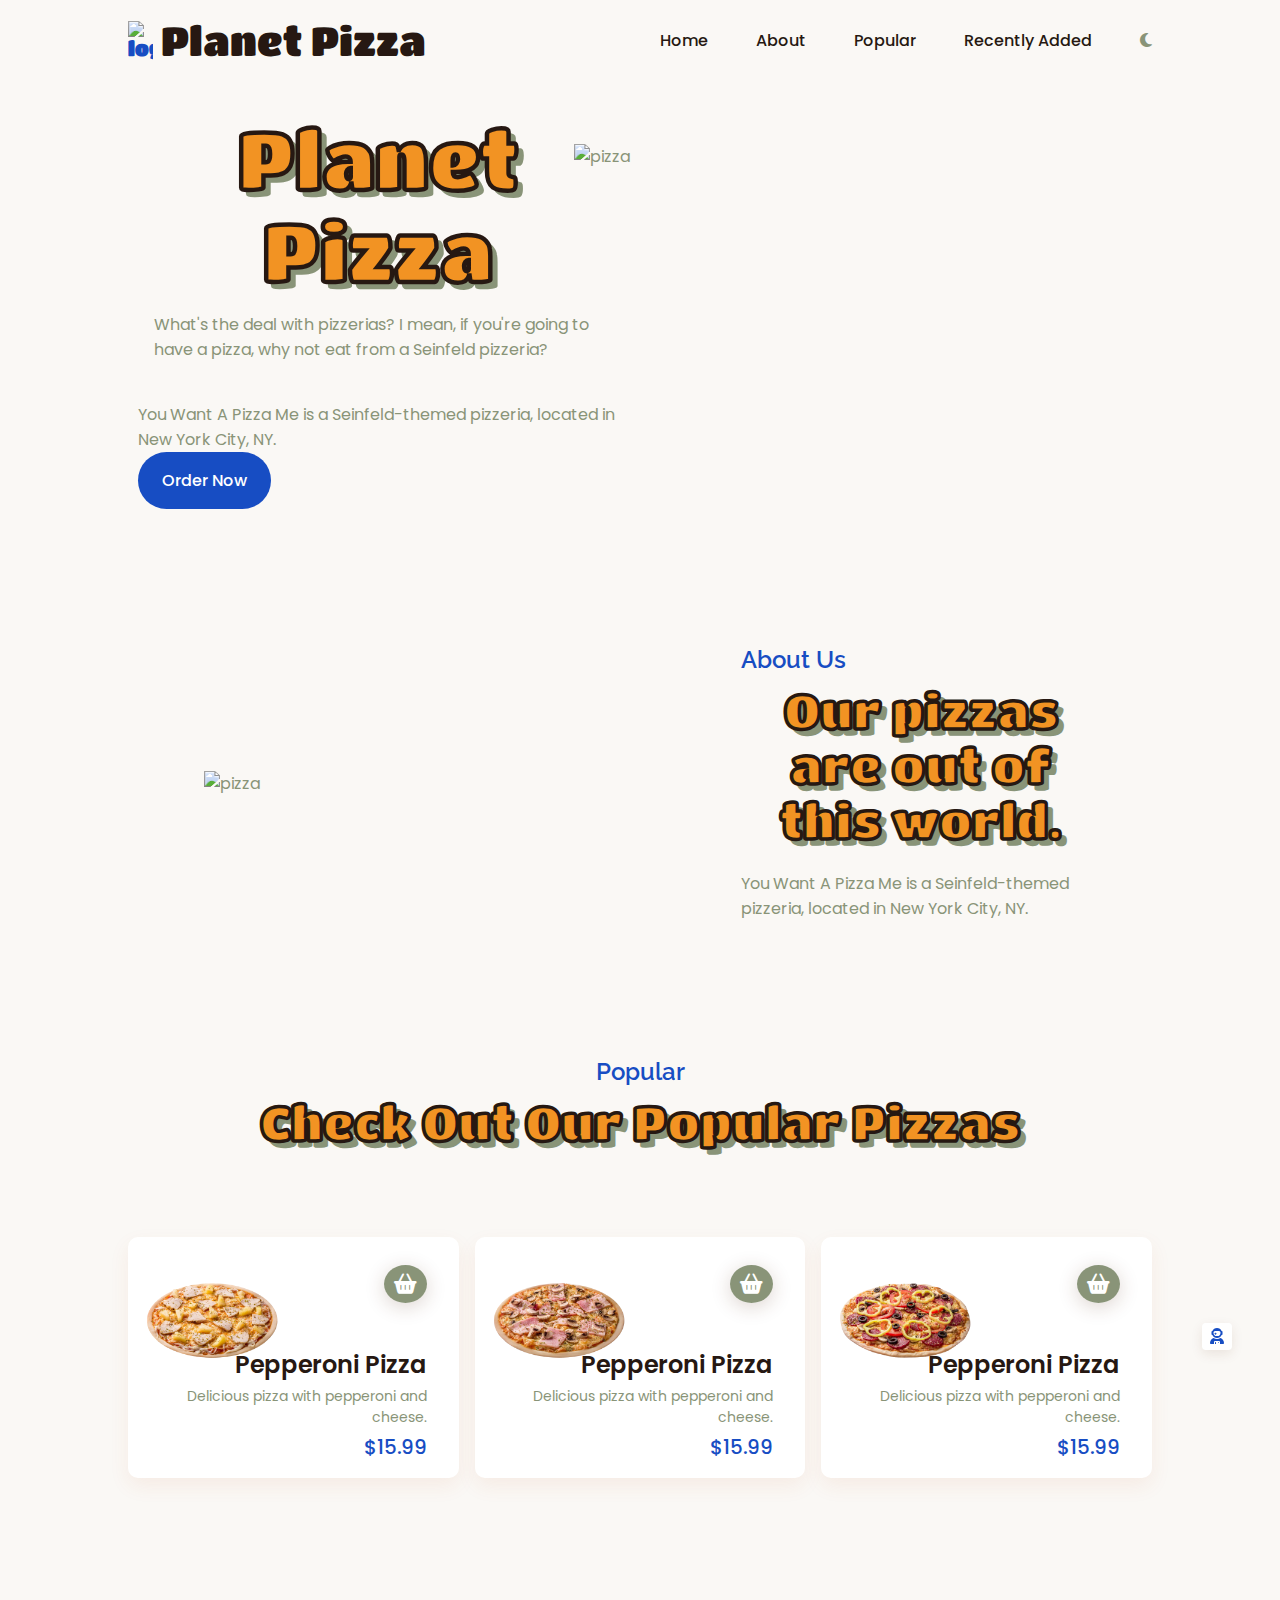
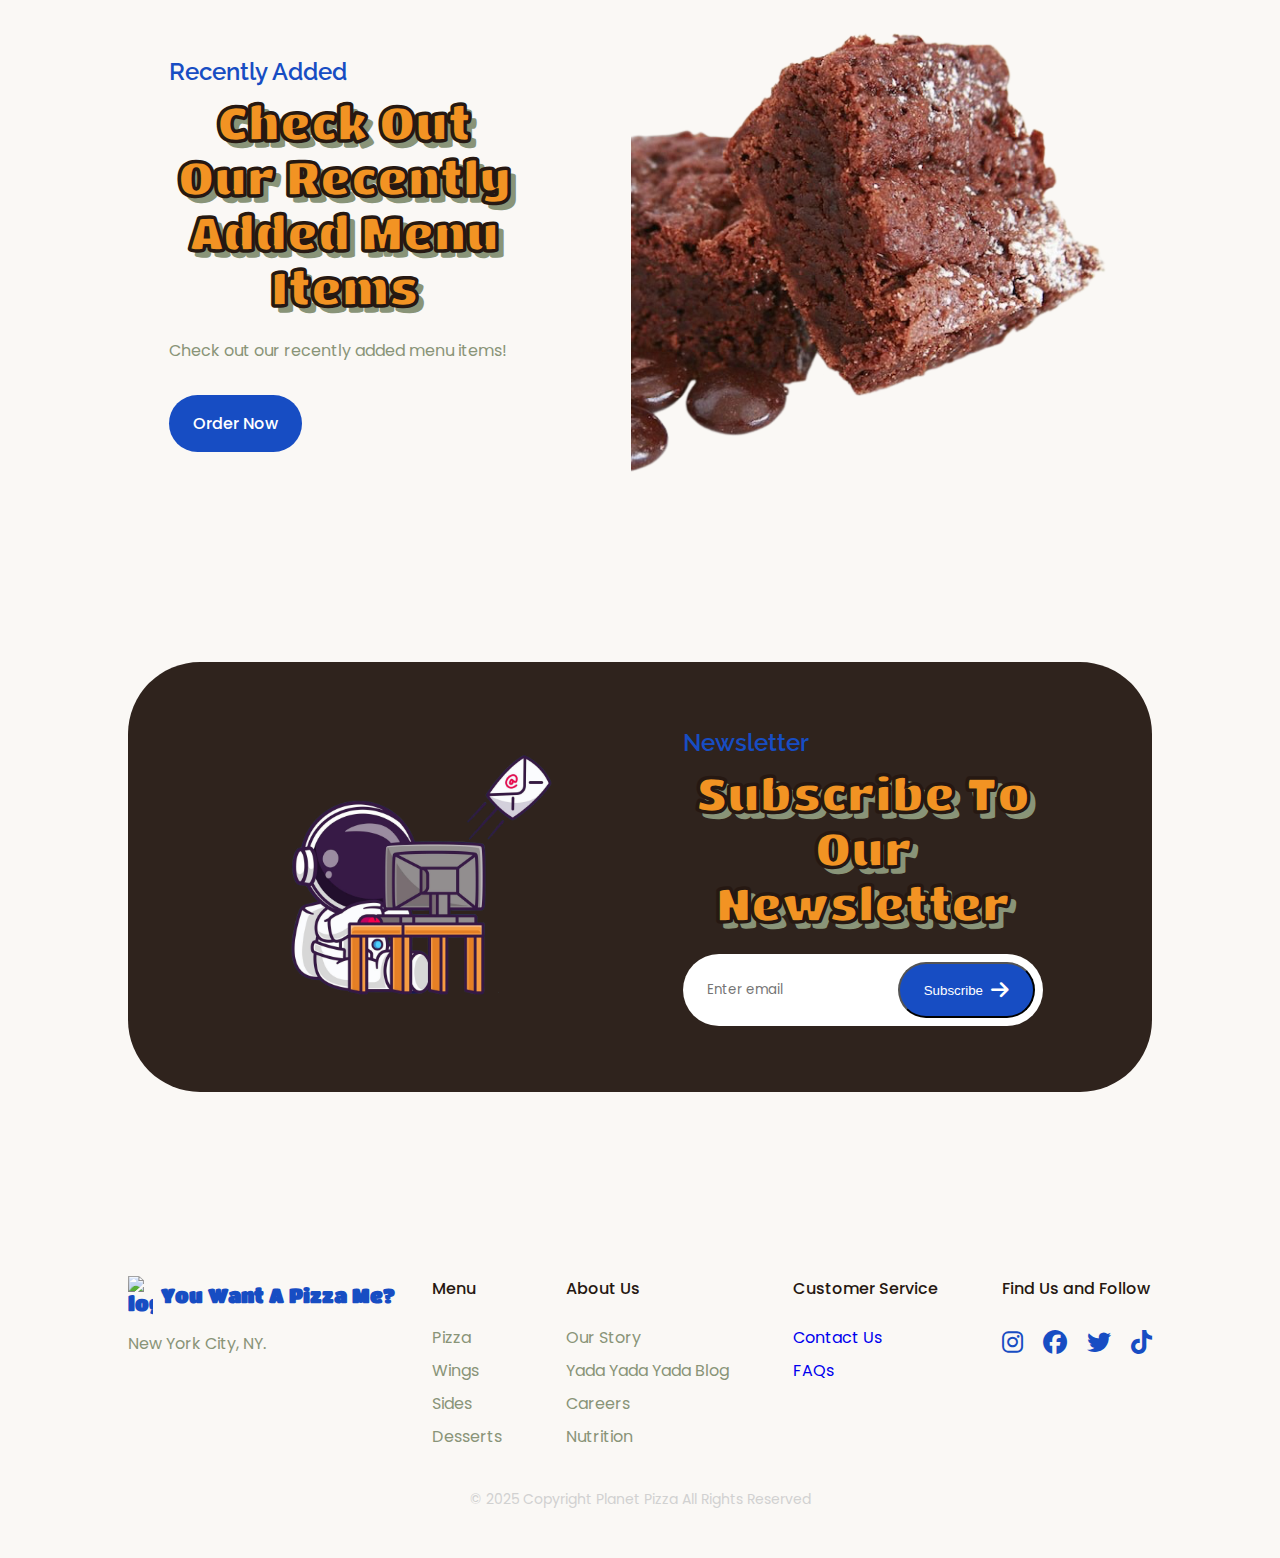
==== index.html @ f31fec62 "Modified menu alien image and placement in menu." ====
<!DOCTYPE html>
<html lang="en">
<head>
    <meta charset="UTF-8">
    <meta content="width=device-width, initial-scale=1.0" name="viewport">
    <link href="assets/images/favicon/favicon.ico" rel="shortcut icon" type="image/x-icon">
    <link crossorigin="anonymous" href="https://cdnjs.cloudflare.com/ajax/libs/font-awesome/6.7.2/css/all.min.css"
          integrity="sha512-Evv84Mr4kqVGRNSgIGL/F/aIDqQb7xQ2vcrdIwxfjThSH8CSR7PBEakCr51Ck+w+/U6swU2Im1vVX0SVk9ABhg=="
          referrerpolicy="no-referrer" rel="stylesheet">
    <link href="/styles.css" rel="stylesheet">
    <title>Planet Pizza</title>
</head>
<body>
<header class="header" id="header">
    <nav class="nav container">
        <a class="nav__logo" href="#">
            <img alt="logo" src="assets/images/pizza-logo.png">
            <h1 class="nav__title">Planet Pizza</h1>
        </a>
        <div class="nav__menu" id="nav-menu">
            <ul class="nav__list">
                <li class="nav__item">
                    <a class="nav__link" href="#home">Home</a>
                </li>
                <li class="nav__item">
                    <a class="nav__link" href="#about">About</a>
                </li>
                <li class="nav__item">
                    <a class="nav__link" href="#popular">Popular</a>
                </li>
                <li class="nav__item">
                    <a class="nav__link" href="#recently-added">Recently Added</a>
                </li>
            </ul>
            <div class="nav__close" id="nav-close">
                <i class="fas fa-times"></i>
            </div>
            <img alt="pizza" class="nav__img-1" src="assets/images/menu-alien.png">
        </div>
        <div class="nav__buttons">
            <i class="fas fa-moon" id="theme-button"></i>
            <div class="nav__toggle" id="nav-toggle">
                <i class="fas fa-bars"></i>
            </div>
        </div>
    </nav>
</header>
<main class="main">
    <section class="home section" id="home">
        <div class="home__container container grid">
            <img alt="pizza" class="home__img" src="assets/images/pizza-home.png">
            <div class="home__data">
                <h1 class="home__title">Planet Pizza</h1>
                <p class="home__description">
                    What's the deal with pizzerias? I mean, if you're going to have a pizza, why not eat from a Seinfeld
                    pizzeria?
                </p>
                <p>You Want A Pizza Me is a Seinfeld-themed pizzeria, located in New York City, NY.</p>
                <a class="button" href="#">Order Now</a>
            </div>
        </div>
    </section>
    <section class="about section" id="about">
        <div class="about__container container grid">
            <div class="about__data">
                <span class="section__subtitle">About Us</span>
                <h2 class="section__title">Our pizzas are out of this world.</h2>
                <p class="about__description">
                    You Want A Pizza Me is a Seinfeld-themed pizzeria, located in New York City, NY.
                </p>
            </div>
            <img alt="pizza" class="about__img" src="assets/images/pizza-logo.png">
        </div>
    </section>
    <section class="popular section" id="popular">
        <span class="section__subtitle">Popular</span>
        <h2 class="section__title">Check Out Our Popular Pizzas</h2>
        <div class="popular__container container grid">
            <div class="popular__card">
                <img alt="popular image" class="popular__img" src="assets/images/popular-pizza-1.png">
                <div class="popular__content">
                    <a class="popular__button" href="">
                        <i class="fas fa-shopping-basket"></i>
                    </a>
                    <h3 class="popular__name">Pepperoni Pizza</h3>
                    <p class="popular__description">Delicious pizza with pepperoni and cheese.</p>
                    <p class="popular__price">$15.99</p>
                </div>
            </div>
            <div class="popular__card">
                <img alt="popular image" class="popular__img" src="assets/images/popular-pizza-2.png">
                <div class="popular__content">
                    <a class="popular__button" href="">
                        <i class="fas fa-shopping-basket"></i>
                    </a>
                    <h3 class="popular__name">Pepperoni Pizza</h3>
                    <p class="popular__description">Delicious pizza with pepperoni and cheese.</p>
                    <p class="popular__price">$15.99</p>
                </div>
            </div>
            <div class="popular__card">
                <img alt="popular image" class="popular__img" src="assets/images/popular-pizza-3.png">
                <div class="popular__content">
                    <a class="popular__button" href="">
                        <i class="fas fa-shopping-basket"></i>
                    </a>
                    <h3 class="popular__name">Pepperoni Pizza</h3>
                    <p class="popular__description">Delicious pizza with pepperoni and cheese.</p>
                    <p class="popular__price">$15.99</p>
                </div>
            </div>
        </div>
    </section>
    <section class="recently added section" id="recently-added">
        <div class="recently-added__container container grid">
            <div class="recently-added__data">
                <span class="section__subtitle">Recently Added</span>
                <h2 class="section__title">Check Out Our Recently Added Menu Items</h2>
                <p class="recently-added__description">
                    Check out our recently added menu items!
                </p>
                <a class="button" href="#">Order Now</a>
            </div>
            <img alt="pizza" class="recently-added__img" src="assets/images/junior-mint-brownies.png">
        </div>
    </section>
    <section class="newsletter section" id="newsletter">
        <div class="newsletter__container container grid">
            <img alt="newsletter image" class="newsletter__img" src="assets/images/newsletter-img.png">
            <div class="newsletter__data">
                <span class="section__subtitle">Newsletter</span>
                <h2 class="section__title">Subscribe To Our Newsletter</h2>
                <form action="" class="newsletter__form">
                    <input class="newsletter__input" placeholder="Enter email" type="email">
                    <button class="button">Subscribe <i class="fas fa-arrow-right"></i></button>
                </form>
            </div>
        </div>
    </section>
</main>
<footer class="footer">
    <div class="footer__container container grid">
        <div>
            <a class="footer__logo" href="#"><img alt="logo" src="assets/images/pizza-logo.png"> You Want A Pizza
                Me?</a>
            <p class="footer__description">
                New York City, NY.
            </p>
        </div>

        <div class="footer__content">
            <div>
                <h3 class="footer__title">Menu</h3>
                <ul class="footer__links">
                    <li>
                        <a class="footer__link" href="#">Pizza</a>
                    </li>
                    <li>
                        <a class="footer__link" href="#">Wings</a>
                    </li>
                    <li>
                        <a class="footer__link" href="#">Sides</a>
                    </li>
                    <li>
                        <a class="footer__link" href="#">Desserts</a>
                    </li>
                </ul>
            </div>
            <div>
                <h3 class="footer__title">About Us</h3>
                <ul class="footer__links">
                    <li>
                        <a class="footer__link" href="#">Our Story</a>
                    </li>
                    <li>
                        <a class="footer__link" href="#">Yada Yada Yada Blog</a>
                    </li>
                    <li>
                        <a class="footer__link" href="#">Careers</a>
                    </li>
                    <li>
                        <a class="footer__link" href="#">Nutrition</a>
                    </li>
                </ul>
            </div>
            <div>
                <h3 class="footer__title">Customer Service</h3>
                <ul class="footer__links">
                    <li>
                        <a class="footer__information" href="#">Contact Us</a>
                    </li>
                    <li>
                        <a class="footer__information" href="#">FAQs</a>
                    </li>
                </ul>
            </div>
            <div>
                <h3 class="footer__title">Find Us and Follow</h3>
                <ul class="footer__links footer__social">
                    <li><a class="footer__social-link" href="#" target="_blank"><i class="fab fa-instagram"></i></a>
                    </li>
                    <li><a class="footer__social-link" href="#" target="_blank"><i class="fab fa-facebook"></i></a>
                    </li>
                    <li><a class="footer__social-link" href="#" target="_blank"><i class="fab fa-twitter"></i></a>
                    </li>
                    <li><a class="footer__social-link" href="#" target="_blank"><i class="fab fa-tiktok"></i></a>
                    </li>
                </ul>
            </div>
        </div>
    </div>
    <div class="footer__copy container">
        &copy; 2025 Copyright Planet Pizza All Rights Reserved
    </div>
</footer>
<a class="scrollup" id="scroll-up"><i class="fa-solid fa-user-astronaut"></i></a>
<script src="main.js"></script>
</body>
</html>
---- styles.css ----
@import url("https://fonts.googleapis.com/css2?family=Raleway:ital,wght@0,100..900;1,100..900&display=swap&family=Poppins:wght@400;500;600;700&family=Titan+One&display=swap");

@font-face {
    font-family: "Fenice Std Regular";
    src: url("assets/fonts/FeniceStd-Regular.otf");
}

@font-face {
    font-family: "Fenice Std Bold";
    src: url("assets/fonts/FeniceStd-Bold.otf");
}

@font-face {
    font-family: "Fenice Std Oblique";
    src: url("assets/fonts/FeniceStd-Oblique.otf");
}

:root {
    --header-height: 3.5rem;

    /* HSL color mode */
    --denim: #174DC3;
    --carrot-orange: #F29323;
    --night-rider: #261812;
    --battleship-gray: #899478;

    --primary-color: var(--denim); /* Deep base color for backgrounds */
    --primary-color-alt: var(--battleship-gray); /* Muted alternative */
    --title-color: var(--night-rider); /* Strong contrast for titles */
    --text-color: var(--battleship-gray); /* Readable, neutral text */
    --text-color-light: #D1D1D1; /* Lighter gray for subtle text */
    --body-color: #FAF8F5; /* Soft off-white for warmth */
    --container-color: #FFFFFF; /* Clean, standard container background */
    --accent-color: var(--carrot-orange); /* Bold, vibrant contrast for highlights */

    --body-font: "Poppins", sans-serif;
    --title-font: "Titan One", cursive;
    --subtitle-font: "Raleway", sans-serif;

    --font-2xl: 2.5rem;
    --font-xl: 2rem;
    --font-lg: 1.25rem;
    --font-md: 1rem;
    --font-sm: 0.938rem;
    --font-xs: 0.813rem;

    --font-medium: 500;
    --font-semi-bold: 600;
}

@media screen and (min-width: 1024px) {
    :root {
        --font-2xl: 5rem;
        --font-xl: 3rem;
        --font-lg: 1.5rem;
        --font-md: 1.25rem;
        --font-sm: 1rem;
        --font-xs: .875rem;
    }
}

* {
    box-sizing: border-box;
    margin: 0;
    padding: 0;
}

html {
    scroll-behavior: smooth;
}

body {
    font-family: var(--body-font), serif;
    font-size: var(--font-sm);
    background-color: var(--body-color);
    color: var(--text-color);
    transition: background 0.4s;
}

h1, h2, h3 {
    color: var(--title-color);
    font-weight: var(--font-medium);
}

ul {
    list-style-type: none;
}

a {
    text-decoration: none;
}

img {
    max-width: 100%;
    height: auto;
}

.nav__buttons {
    display: flex;
    align-items: center;
    column-gap: 1rem;
}

.change-theme {
    font-size: 1.25rem;
    color: var(--title-color);
    cursor: pointer;
    transition: color 0.3s;
    transform: rotate(245deg);
}

.container {
    max-width: 1024px;
    margin-inline: 1.5rem;
}

@media screen and (max-width: 340px) {
    .container {
        margin-inline: 1rem;
    }
}

@media screen and (min-width: 1064px) {
    .container {
        margin-inline: auto;
    }
}

.grid {
    display: grid;
    gap: 1.5rem;
}

.section {
    padding-block: 5rem 1rem;
}

@media screen and (max-width: 340px) {
    .section {
        padding-block: 4rem 1rem;
    }
}

@media screen and (min-width: 1024px) {
    .section {
        padding-block: 7rem 1.5rem;
    }
}

.section__title, .home__title {
    font-family: var(--title-font), serif;
    font-size: var(--font-xl);
    font-weight: bold;
    margin-bottom: 1.5rem;
    color: var(--carrot-orange);
    -webkit-text-stroke: 2px var(--night-rider);
    text-shadow: 6px 6px 0 var(--battleship-gray);
    text-align: center;
}

@media screen and (max-width: 340px) {
    .home__title, .section__title {
        font-size: 2rem;
    }
}

.section__subtitle {
    display: block;
    font-family: var(--subtitle-font), serif;
    font-size: var(--font-lg);
    font-weight: var(--font-semi-bold);
    color: var(--primary-color);
    margin-bottom: 0.5rem;
}

@media screen and (max-width: 1024px) {
    .section__subtitle {
        margin-bottom: 0.75rem;
    }
}

.section___title,
.section__subtitle {
    text-align: center;
}

@media screen and (min-width: 1024px) {
    .section___title,
    .section__subtitle {
        text-align: initial;
    }
}

.main {
    overflow: hidden;
}

.header {
    position: fixed;
    top: 0;
    left: 0;
    width: 100%;
    background-color: var(--body-color);
    z-index: 100;
    transition: box-shadow 0.3s, background-color 0.4s;
}

.nav {
    position: relative;
    height: var(--header-height);
    display: flex;
    justify-content: space-between;
    align-items: center;
}

@media screen and (min-width: 768px) {
    .nav {
        column-gap: 3rem;
    }
}

@media screen and (min-width: 1024px) {
    .nav {
        height: calc(var(--header-height) + 1.5rem);
    }
}

.nav__toggle, .nav__close {
    display: flex;
    color: var(--title-color);
}

@media screen and (min-width: 768px) {
    .nav__toggle, .nav__close {
        display: none;
    }
}

.nav__logo, .footer__logo {
    color: var(--primary-color);
    font-family: var(--title-font), serif;
    font-size: var(--font-md);
    font-weight: var(--font-semi-bold);
    display: flex;
    align-items: center;
    column-gap: 0.5rem;
    transition: color 0.3s;
}

.nav__logo img, .footer__logo img {
    width: 25px;
}

.nav__toggle {
    font-size: 1.25rem;
    cursor: pointer;
}

@media screen and (max-width: 768px) {
    .nav__menu {
        position: fixed;
        top: -100%;
        left: 0;
        background-color: var(--body-color);
        width: 100%;
        box-shadow: 0 8px 20px hsla(26, 50%, 15%, 0.2);
        padding-block: 3.5rem;
        transition: top .4s;
    }
}

@media screen and (min-width: 768px) {
    .nav__menu {
        margin-left: auto;
    }
}

.nav__list {
    display: flex;
    flex-direction: column;
    text-align: center;
    row-gap: 2rem;
}

@media screen and (min-width: 768px) {
    .nav__list {
        flex-direction: row;
        column-gap: 3rem;
    }
}

.nav__link {
    color: var(--title-color);
    font-weight: var(--font-medium);
    transition: color 0.4s;
}

.nav__link:hover {
    color: var(--primary-color);
}

.nav__close {
    position: absolute;
    top: 1rem;
    right: 1.5rem;
    font-size: 1.5rem;
    cursor: pointer;
}

.nav__img-1 {
    position: absolute;
    width: 100px;
    top: 0;
}

@media screen and (min-width: 768px) {
    .nav__img-1 {
        display: none;
    }
}

.show-menu {
    top: 0;
}

.bg-header {
    box-shadow: 0 2px 8px hsla(26, 50%, 15%, 0.2);
}

.active-link {
    color: var(--primary-color);
}

.home {
    position: relative;
}

.home__container {
    row-gap: 3rem;
    justify-self: center;
}

@media screen and (min-width: 576px) {
    .home__container, .about__container, .recently-added__container, .newsletter__container {
        grid-template-columns: 0.7fr;
        justify-content: center;
    }
}

@media screen and (min-width: 1024px) {
    .home__container {
        position: relative;
        grid-template-columns: 480px 500px;
    }
}

.home__img {
    width: 300px;
    justify-self: center;
}

@media screen and (min-width: 1024px) {
    .home__img {
        width: 600px;
        position: absolute;
        top: 2rem;
        right: -2rem;
    }
}

.home__data {
    text-align: center;
}

@media screen and (min-width: 1024px) {
    .home__data {
        text-align: initial;
        order: -1;
    }
}

.home__title {
    font-size: var(--font-2xl);
    margin-bottom: 1rem;
}

.home__description {
    padding: 0 1rem;
    margin-bottom: 2.5rem;
}

.button {
    display: inline-flex;
    align-items: center;
    column-gap: 0.5rem;
    background-color: var(--primary-color);
    padding: 1rem 1.5rem;
    border-radius: 4rem;
    color: #FFFFFF;
    font-weight: var(--font-medium);
    transition: background-color 0.3s;
}

.button i {
    font-size: 1.25rem;
    transition: transform 0.3s;
}

.button:hover {
    background-color: var(--primary-color-alt);
}

.button:hover i {
    transform: translateX(0.25rem);
}

.about {
    position: relative;
}

.about__container {
    row-gap: 3rem;
}

@media screen and (min-width: 1024px) {
    .about__container {
        grid-template-columns: 450px 360px;
        align-items: center;
        column-gap: 7rem;
    }
}

.about__data {
    text-align: center;
}

@media screen and (min-width: 1024px) {
    .about__data {
        order: 1;
        text-align: initial;
    }
}

.about__img {
    width: 250px;
    justify-self: center;
}

@media screen and (min-width: 1024px) {
    .about__img {
        width: 400px;
    }

}

@media screen and (min-width: 1024px) {
    .popular .section__title,
    .popular .section__subtitle {
        text-align: center;
    }
}

.popular__container {
    padding-top: 4rem;
}

@media screen and (min-width: 768px) {
    .popular__container {
        grid-template-columns: repeat(2, 1fr);
        row-gap: 1.5rem;
        column-gap: 2rem;
    }
}


@media screen and (min-width: 1024px) {
    .popular__container {
        grid-template-columns: repeat(3, 1fr);
        column-gap: 1rem;
    }
}

.popular__card {
    position: relative;
    background-color: var(--container-color);
    padding: 2rem 2rem 1rem;
    box-shadow: 0 8px 20px hsla(19, 64%, 48%, 0.08);
    border-radius: 10px;
    cursor: pointer;
    transition: background-color 0.4s;
}

.popular__content {
    text-align: right;
}

.popular__img {
    width: 150px;
    align-self: flex-start;
    position: absolute;
    top: 0.5rem;
    left: 0.5rem;
    transition: transform 0.4s;
}

.popular__name {
    font-size: var(--font-lg);
    font-weight: var(--font-semi-bold);
    margin-block: 3rem 0.25rem;
}

.popular__description {
    font-size: var(--font-xs);
    margin-block: 0 0.25rem;
}

.popular__price {
    font-size: var(--font-md);
    font-weight: var(--font-medium);
    color: var(--primary-color);
}

.popular__button {
    background-color: var(--primary-color);
    padding: 5px 10px;
    border-radius: 50%;
    color: #FFFFFF;
    font-size: 1.25rem;
    box-shadow: 0 4px 20px hsla(19, 64%, 20%, 0.2);
    transition: background 0.3s;
}

.popular__card:hover, .popular__button {
    background-color: var(--primary-color-alt);
}

.popular__card:hover, .popular__img {
    transform: translateY(-0.75rem);
}

.recently-added__container {
    row-gap: 4rem;
}

@media screen and (min-width: 1024px) {
    .recently-added__container {
        grid-template-columns: 350px 480px;
        align-items: center;
        column-gap: 7rem;
        padding-bottom: 2rem;
    }
}

.recently-added__data {
    text-align: center;
}

@media screen and (min-width: 1024px) {
    .recently-added__data {
        text-align: initial;
    }
}

.recently-added__description {
    margin-bottom: 2rem;
}

.newsletter__container {
    position: relative;
    background-color: hsl(19, 24%, 15%);
    border-radius: 2.5rem;
    padding: 5rem 1rem 3rem;
    text-align: center;
    overflow: hidden;
    margin-bottom: 2rem;
}

@media screen and (min-width: 1024px) {
    .newsletter__container {
        grid-template-columns: 350px 360px;
        align-items: center;
        column-gap: 6rem;
        padding: 2.5rem 0;
        border-radius: 4.5rem;
    }
}

.newsletter__img {
    width: 150px;
    position: absolute;
    top: -2rem;
    left: -4rem;
}

@media screen and (min-width: 768px) {
    .newsletter__img {
        width: 250px;
        position: absolute;
        top: -4rem;
        left: -6rem;
    }
}

@media screen and (min-width: 1024px) {
    .newsletter__img {
        position: initial;
        width: 350px;
    }
}

.newsletter__data .section___title {
    margin-bottom: 2rem;
}

@media screen and (min-width: 1024px) {
    .newsletter__data .section___title {
        margin-bottom: 2.5rem;
    }
}

.newsletter__form {
    background-color: #FFFFFF;
    padding: 5px 5px 5px 16px;
    border-radius: 4rem;
    display: flex;
    column-gap: 0.5rem;
}

@media screen and (max-width: 340px) {
    .newsletter__form {
        flex-direction: column;
        background: none;
        row-gap: 1rem;
    }
}

@media screen and (min-width: 1024px) {
    .newsletter__form {
        padding: 8px 8px 8px 24px;
    }
}

.newsletter__input, .newsletter__button {
    font-family: var(--body-font), serif;
    border: none;
    outline: none;
}

@media screen and (min-width: 1024px) {
    .newsletter__button {
        font-size: var(--font-sm);
    }
}

.newsletter__input {
    width: 90%;
    color: var(--text-color);
}

@media screen and (max-width: 340px) {
    .newsletter__input {
        width: initial;
        padding: 1rem;
        border-radius: 4rem;
    }
}

.newsletter__button {
    cursor: pointer;
}

@media screen and (max-width: 340px) {
    .newsletter__button {
        justify-content: center;
    }
}

.footer {
    padding-block: 3rem 2rem;
}

@media screen and (min-width: 1024px) {
    .footer {
        padding-block: 8rem 3rem;
    }
}

.footer__container {
    row-gap: 3rem;
}

@media screen and (min-width: 1024px) {
    .footer__container {
        position: relative;
        grid-template-columns: repeat(2, max-content);
        justify-content: space-between;
    }
}

.footer__logo {
    margin-bottom: 1rem;
}

.footer__description, .footer__link, .footer__information {
    font-size: var(--font-xs);
}

.footer__content, .footer__links {
    display: grid;
}

.footer__content {
    grid-template-columns: repeat(2, max-content);
    gap: 2.5rem;
    margin-bottom: 2.5rem;
}

@media screen and (max-width: 340px) {
    .footer__content {
        gap: 1.4rem;
    }
}

@media screen and (min-width: 576px) {
    .footer__content {
        grid-template-columns: repeat(3, max-content);
    }
}

@media screen and (min-width: 768px) {
    .footer__content {
        grid-template-columns: repeat(4, max-content);
    }
}

@media screen and (min-width: 1024px) {
    .footer__content {
        column-gap: 4rem;
    }
}

.footer__title {
    font-size: var(--font-md);
    margin-bottom: 1.5rem;
}

.footer__links {
    row-gap: 0.5rem;
}

.footer__link {
    color: var(--text-color);
    transition: color 0.3s;
}

.footer__link:hover {
    color: var(--primary-color);
}

@media screen and (min-width: 1024px) {
    .footer__title, .footer__description, .footer__link, .footer__information {
        font-size: var(--font-sm);
    }
}

.footer__social {
    display: flex;
    column-gap: 1.25rem;
}

.footer__social-link {
    color: var(--primary-color);
    font-size: 1.25rem;
    transition: color 0.3s, transform 0.3s;
}

.footer__social-link:hover {
    color: var(--primary-color-alt);
    transform: translateY(-2px);
}

@media screen and (min-width: 1024px) {
    .footer__social-link {
        font-size: 1.5rem;
    }
}

.footer__copy {
    text-transform: capitalize;
    text-align: center;
    font-size: var(--font-xs);
    color: var(--text-color-light);
}

.scrollup {
    position: fixed;
    right: 1rem;
    bottom: -50%;
    background-color: var(--container-color);
    box-shadow: 0 4px 12px hsla(19, 64%, 24%, 0.1);
    display: inline-flex;
    padding: 0.35rem 0.5rem;
    border-radius: 0.25rem;
    font-size: 1rem;
    color: var(--primary-color);
    z-index: 1000;
    transition: bottom 0.3s, transform 0.3s, background 0.4s;
}

.scrollup:hover {
    transform: translateY(-0.25rem);
}

@media screen and (min-width: 1024px) {
    .scrollup {
        right: 3rem;
    }
}

.show-scroll {
    bottom: 3rem;
}
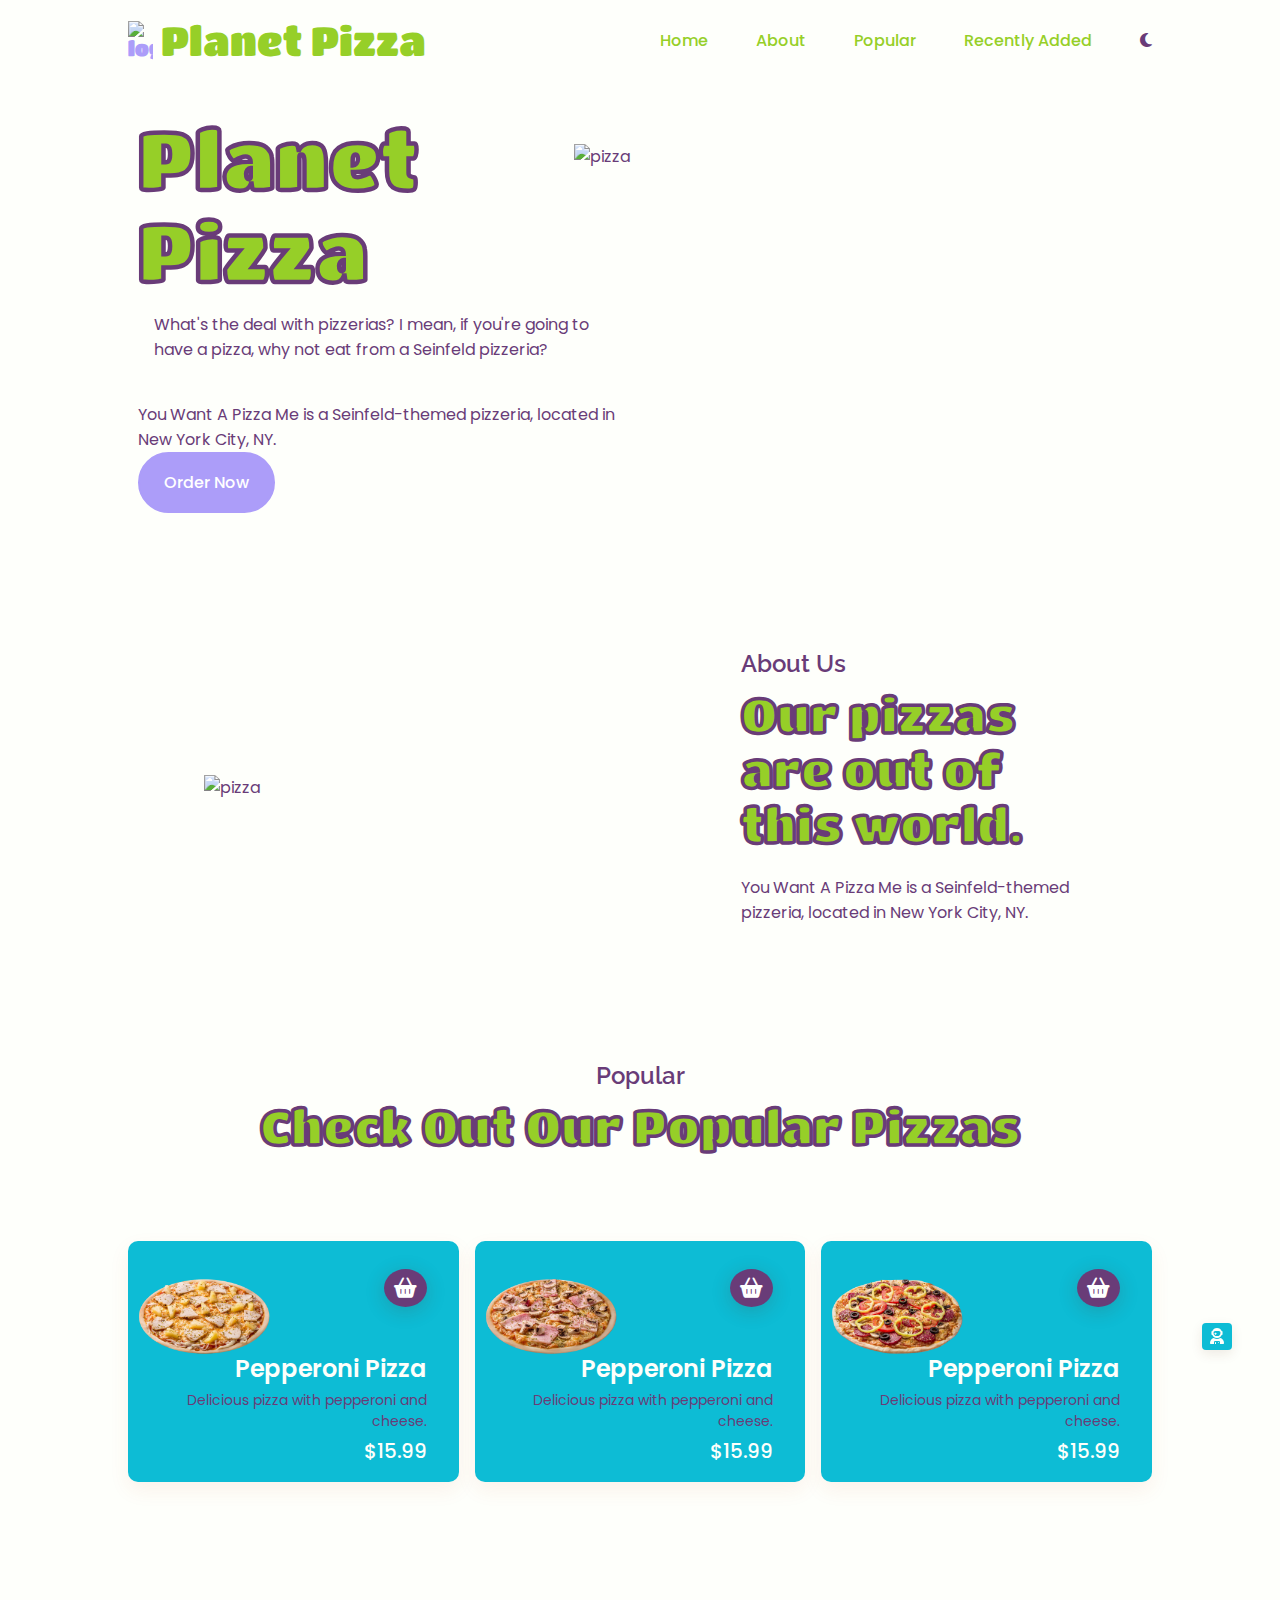
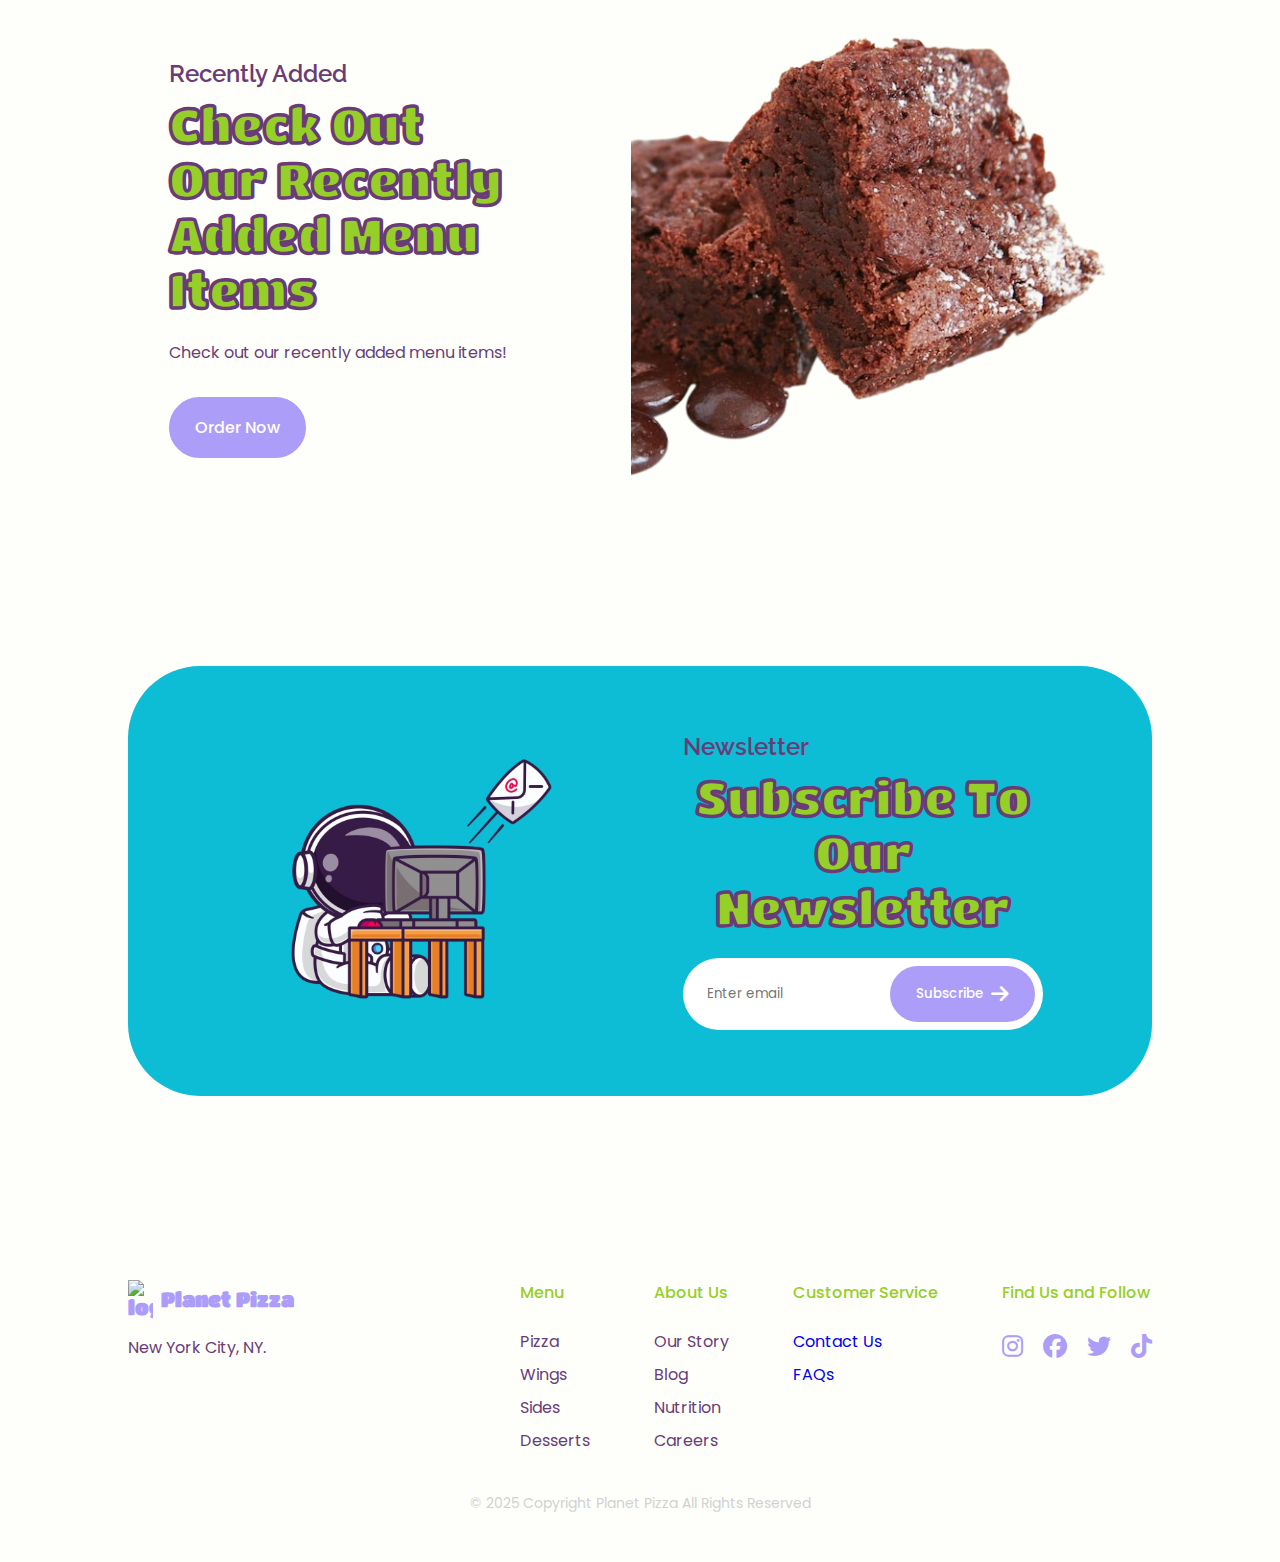
==== commit 01efb5da: "Updated the theme to better align with new name and concept." ====
--- a/index.html
+++ b/index.html
@@ -73,8 +73,10 @@
         </div>
     </section>
     <section class="popular section" id="popular">
-        <span class="section__subtitle">Popular</span>
-        <h2 class="section__title">Check Out Our Popular Pizzas</h2>
+        <div class="popular__data">
+            <span class="section__subtitle">Popular</span>
+            <h2 class="section__title">Check Out Our Popular Pizzas</h2>
+        </div>
         <div class="popular__container container grid">
             <div class="popular__card">
                 <img alt="popular image" class="popular__img" src="assets/images/popular-pizza-1.png">
@@ -141,8 +143,7 @@
 <footer class="footer">
     <div class="footer__container container grid">
         <div>
-            <a class="footer__logo" href="#"><img alt="logo" src="assets/images/pizza-logo.png"> You Want A Pizza
-                Me?</a>
+            <a class="footer__logo" href="#"><img alt="logo" src="assets/images/pizza-logo.png"> Planet Pizza</a>
             <p class="footer__description">
                 New York City, NY.
             </p>
@@ -173,13 +174,13 @@
                         <a class="footer__link" href="#">Our Story</a>
                     </li>
                     <li>
-                        <a class="footer__link" href="#">Yada Yada Yada Blog</a>
+                        <a class="footer__link" href="#">Blog</a>
+                    </li>
+                    <li>
+                        <a class="footer__link" href="#">Nutrition</a>
                     </li>
                     <li>
                         <a class="footer__link" href="#">Careers</a>
-                    </li>
-                    <li>
-                        <a class="footer__link" href="#">Nutrition</a>
                     </li>
                 </ul>
             </div>
--- a/styles.css
+++ b/styles.css
@@ -18,20 +18,22 @@
 :root {
     --header-height: 3.5rem;
 
-    /* HSL color mode */
-    --denim: #174DC3;
-    --carrot-orange: #F29323;
-    --night-rider: #261812;
-    --battleship-gray: #899478;
-
-    --primary-color: var(--denim); /* Deep base color for backgrounds */
-    --primary-color-alt: var(--battleship-gray); /* Muted alternative */
-    --title-color: var(--night-rider); /* Strong contrast for titles */
-    --text-color: var(--battleship-gray); /* Readable, neutral text */
-    --text-color-light: #D1D1D1; /* Lighter gray for subtle text */
-    --body-color: #FAF8F5; /* Soft off-white for warmth */
-    --container-color: #FFFFFF; /* Clean, standard container background */
-    --accent-color: var(--carrot-orange); /* Bold, vibrant contrast for highlights */
+    --perfume: #AC9DF9;
+    --elm: #236383;
+    --atlantis: #96CF28;
+    --affair: #693C78;
+    --eastern-blue: #0dbcd5;
+    --white-smoke: #fefffb;
+    --light-gray: #d1d1d1;
+
+    --primary-color: var(--perfume);
+    --primary-color-alt: var(--affair);
+    --title-color: var(--atlantis);
+    --text-color: var(--affair);
+    --text-color-light: var(--light-gray);
+    --body-color: var(--white-smoke);
+    --container-color: var(--eastern-blue);
+    --accent-color: var(--elm);
 
     --body-font: "Poppins", sans-serif;
     --title-font: "Titan One", cursive;
@@ -152,10 +154,7 @@
     font-size: var(--font-xl);
     font-weight: bold;
     margin-bottom: 1.5rem;
-    color: var(--carrot-orange);
-    -webkit-text-stroke: 2px var(--night-rider);
-    text-shadow: 6px 6px 0 var(--battleship-gray);
-    text-align: center;
+    -webkit-text-stroke: 2px var(--affair);
 }
 
 @media screen and (max-width: 340px) {
@@ -169,7 +168,7 @@
     font-family: var(--subtitle-font), serif;
     font-size: var(--font-lg);
     font-weight: var(--font-semi-bold);
-    color: var(--primary-color);
+    color: var(--primary-color-alt);
     margin-bottom: 0.5rem;
 }
 
@@ -396,7 +395,9 @@
     background-color: var(--primary-color);
     padding: 1rem 1.5rem;
     border-radius: 4rem;
+    border: 2px solid var(--primary-color);
     color: #FFFFFF;
+    font-family: "Poppins", sans-serif;
     font-weight: var(--font-medium);
     transition: background-color 0.3s;
 }
@@ -498,8 +499,8 @@
     width: 150px;
     align-self: flex-start;
     position: absolute;
-    top: 0.5rem;
-    left: 0.5rem;
+    top: 0;
+    left: 0;
     transition: transform 0.4s;
 }
 
@@ -507,6 +508,7 @@
     font-size: var(--font-lg);
     font-weight: var(--font-semi-bold);
     margin-block: 3rem 0.25rem;
+    color: var(--body-color);
 }
 
 .popular__description {
@@ -517,7 +519,7 @@
 .popular__price {
     font-size: var(--font-md);
     font-weight: var(--font-medium);
-    color: var(--primary-color);
+    color: var(--body-color);
 }
 
 .popular__button {
@@ -532,6 +534,22 @@
 
 .popular__card:hover, .popular__button {
     background-color: var(--primary-color-alt);
+
+    .popular__description {
+        color: var(--body-color);
+    }
+
+    .popular__name, .popular__price {
+        color: var(--title-color);
+    }
+
+    .popular__button {
+        background-color: var(--body-color);
+
+        i {
+            color: var(--title-color);
+        }
+    }
 }
 
 .popular__card:hover, .popular__img {
@@ -540,6 +558,17 @@
 
 .recently-added__container {
     row-gap: 4rem;
+}
+
+.popular__data {
+    text-align: center;
+}
+
+@media screen and (min-width: 1024px) {
+    .popular__data {
+        order: 1;
+        text-align: initial;
+    }
 }
 
 @media screen and (min-width: 1024px) {
@@ -567,7 +596,7 @@
 
 .newsletter__container {
     position: relative;
-    background-color: hsl(19, 24%, 15%);
+    background-color: var(--container-color);
     border-radius: 2.5rem;
     padding: 5rem 1rem 3rem;
     text-align: center;
@@ -596,8 +625,8 @@
     .newsletter__img {
         width: 250px;
         position: absolute;
-        top: -4rem;
-        left: -6rem;
+        top: -2rem;
+        left: -1rem;
     }
 }
 
@@ -802,7 +831,7 @@
     padding: 0.35rem 0.5rem;
     border-radius: 0.25rem;
     font-size: 1rem;
-    color: var(--primary-color);
+    color: var(--body-color);
     z-index: 1000;
     transition: bottom 0.3s, transform 0.3s, background 0.4s;
 }
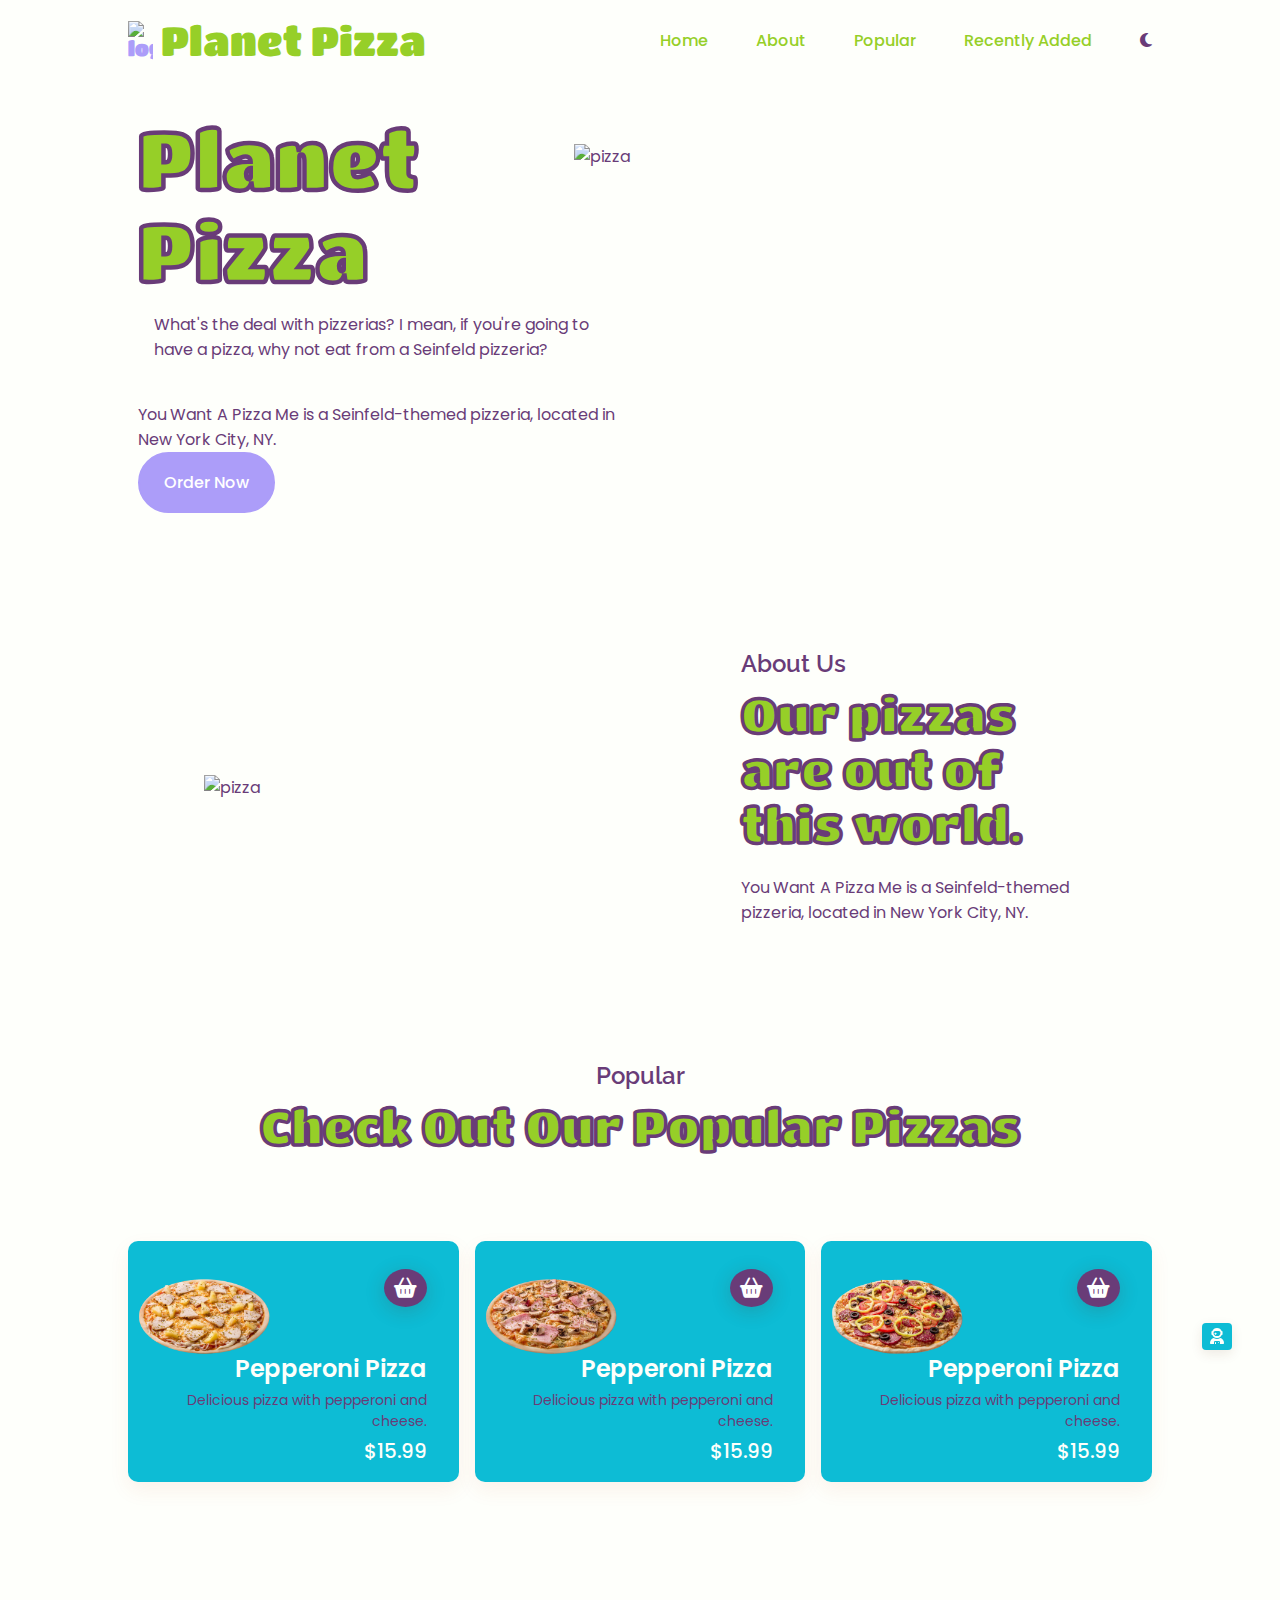
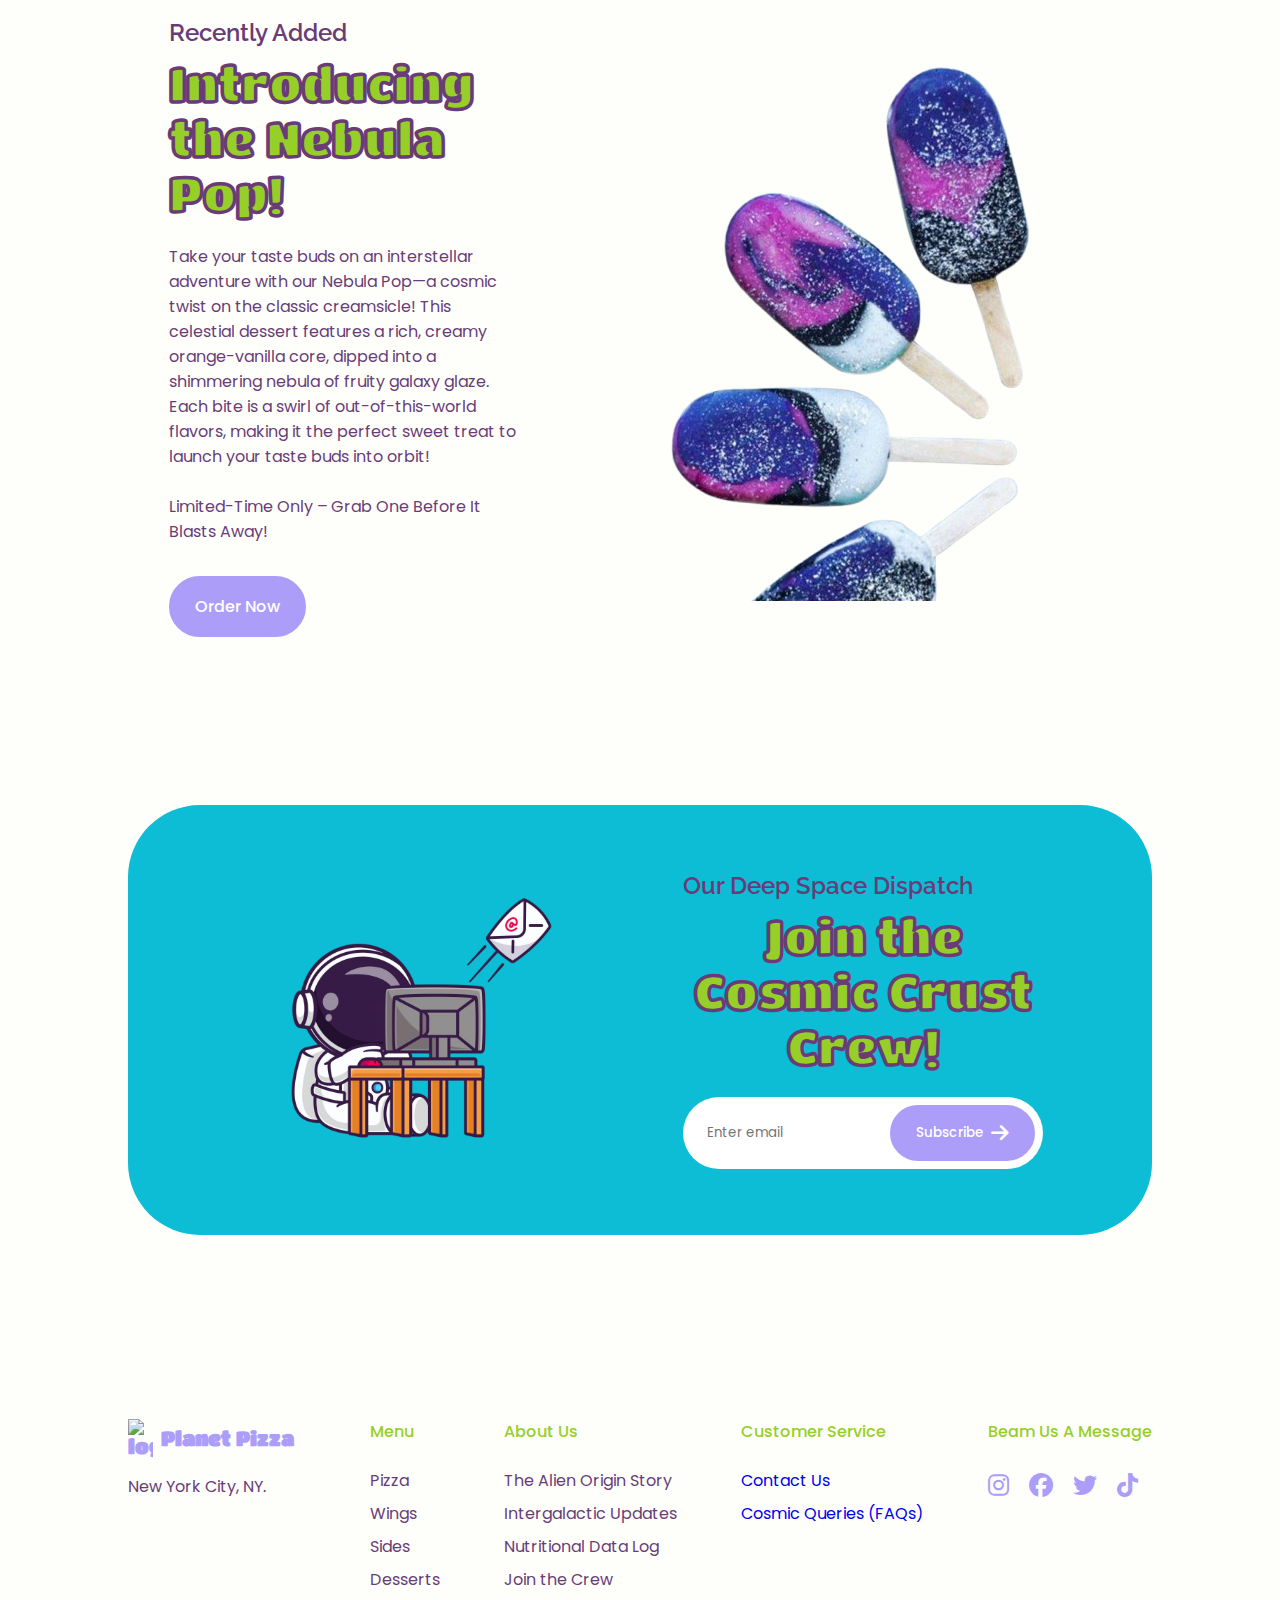
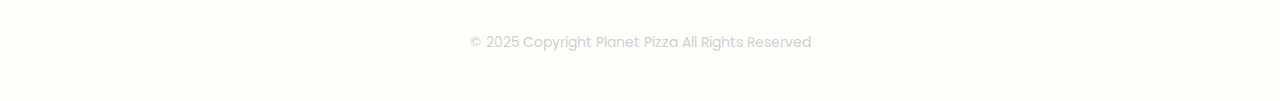
==== commit 6cecde75: "Added content for the recently added section." ====
--- a/index.html
+++ b/index.html
@@ -117,21 +117,27 @@
         <div class="recently-added__container container grid">
             <div class="recently-added__data">
                 <span class="section__subtitle">Recently Added</span>
-                <h2 class="section__title">Check Out Our Recently Added Menu Items</h2>
+                <h2 class="section__title">Introducing the Nebula Pop!</h2>
                 <p class="recently-added__description">
-                    Check out our recently added menu items!
+                    Take your taste buds on an interstellar adventure with our Nebula Pop—a cosmic twist on the classic
+                    creamsicle! This celestial dessert features a rich, creamy orange-vanilla core, dipped into a
+                    shimmering nebula of fruity galaxy glaze. Each bite is a swirl of out-of-this-world flavors, making
+                    it the perfect sweet treat to launch your taste buds into orbit!
+                    <br/>
+                    <br/>
+                    Limited-Time Only – Grab One Before It Blasts Away!
                 </p>
                 <a class="button" href="#">Order Now</a>
             </div>
-            <img alt="pizza" class="recently-added__img" src="assets/images/junior-mint-brownies.png">
+            <img alt="pizza" class="recently-added__img" src="assets/images/menu-recently-added.png">
         </div>
     </section>
     <section class="newsletter section" id="newsletter">
         <div class="newsletter__container container grid">
             <img alt="newsletter image" class="newsletter__img" src="assets/images/newsletter-img.png">
             <div class="newsletter__data">
-                <span class="section__subtitle">Newsletter</span>
-                <h2 class="section__title">Subscribe To Our Newsletter</h2>
+                <span class="section__subtitle">Our Deep Space Dispatch</span>
+                <h2 class="section__title">Join the Cosmic Crust Crew!</h2>
                 <form action="" class="newsletter__form">
                     <input class="newsletter__input" placeholder="Enter email" type="email">
                     <button class="button">Subscribe <i class="fas fa-arrow-right"></i></button>
@@ -171,16 +177,16 @@
                 <h3 class="footer__title">About Us</h3>
                 <ul class="footer__links">
                     <li>
-                        <a class="footer__link" href="#">Our Story</a>
-                    </li>
-                    <li>
-                        <a class="footer__link" href="#">Blog</a>
-                    </li>
-                    <li>
-                        <a class="footer__link" href="#">Nutrition</a>
-                    </li>
-                    <li>
-                        <a class="footer__link" href="#">Careers</a>
+                        <a class="footer__link" href="#">The Alien Origin Story</a>
+                    </li>
+                    <li>
+                        <a class="footer__link" href="#">Intergalactic Updates</a>
+                    </li>
+                    <li>
+                        <a class="footer__link" href="#">Nutritional Data Log</a>
+                    </li>
+                    <li>
+                        <a class="footer__link" href="#">Join the Crew</a>
                     </li>
                 </ul>
             </div>
@@ -191,12 +197,12 @@
                         <a class="footer__information" href="#">Contact Us</a>
                     </li>
                     <li>
-                        <a class="footer__information" href="#">FAQs</a>
-                    </li>
-                </ul>
-            </div>
-            <div>
-                <h3 class="footer__title">Find Us and Follow</h3>
+                        <a class="footer__information" href="#">Cosmic Queries (FAQs)</a>
+                    </li>
+                </ul>
+            </div>
+            <div>
+                <h3 class="footer__title">Beam Us A Message</h3>
                 <ul class="footer__links footer__social">
                     <li><a class="footer__social-link" href="#" target="_blank"><i class="fab fa-instagram"></i></a>
                     </li>
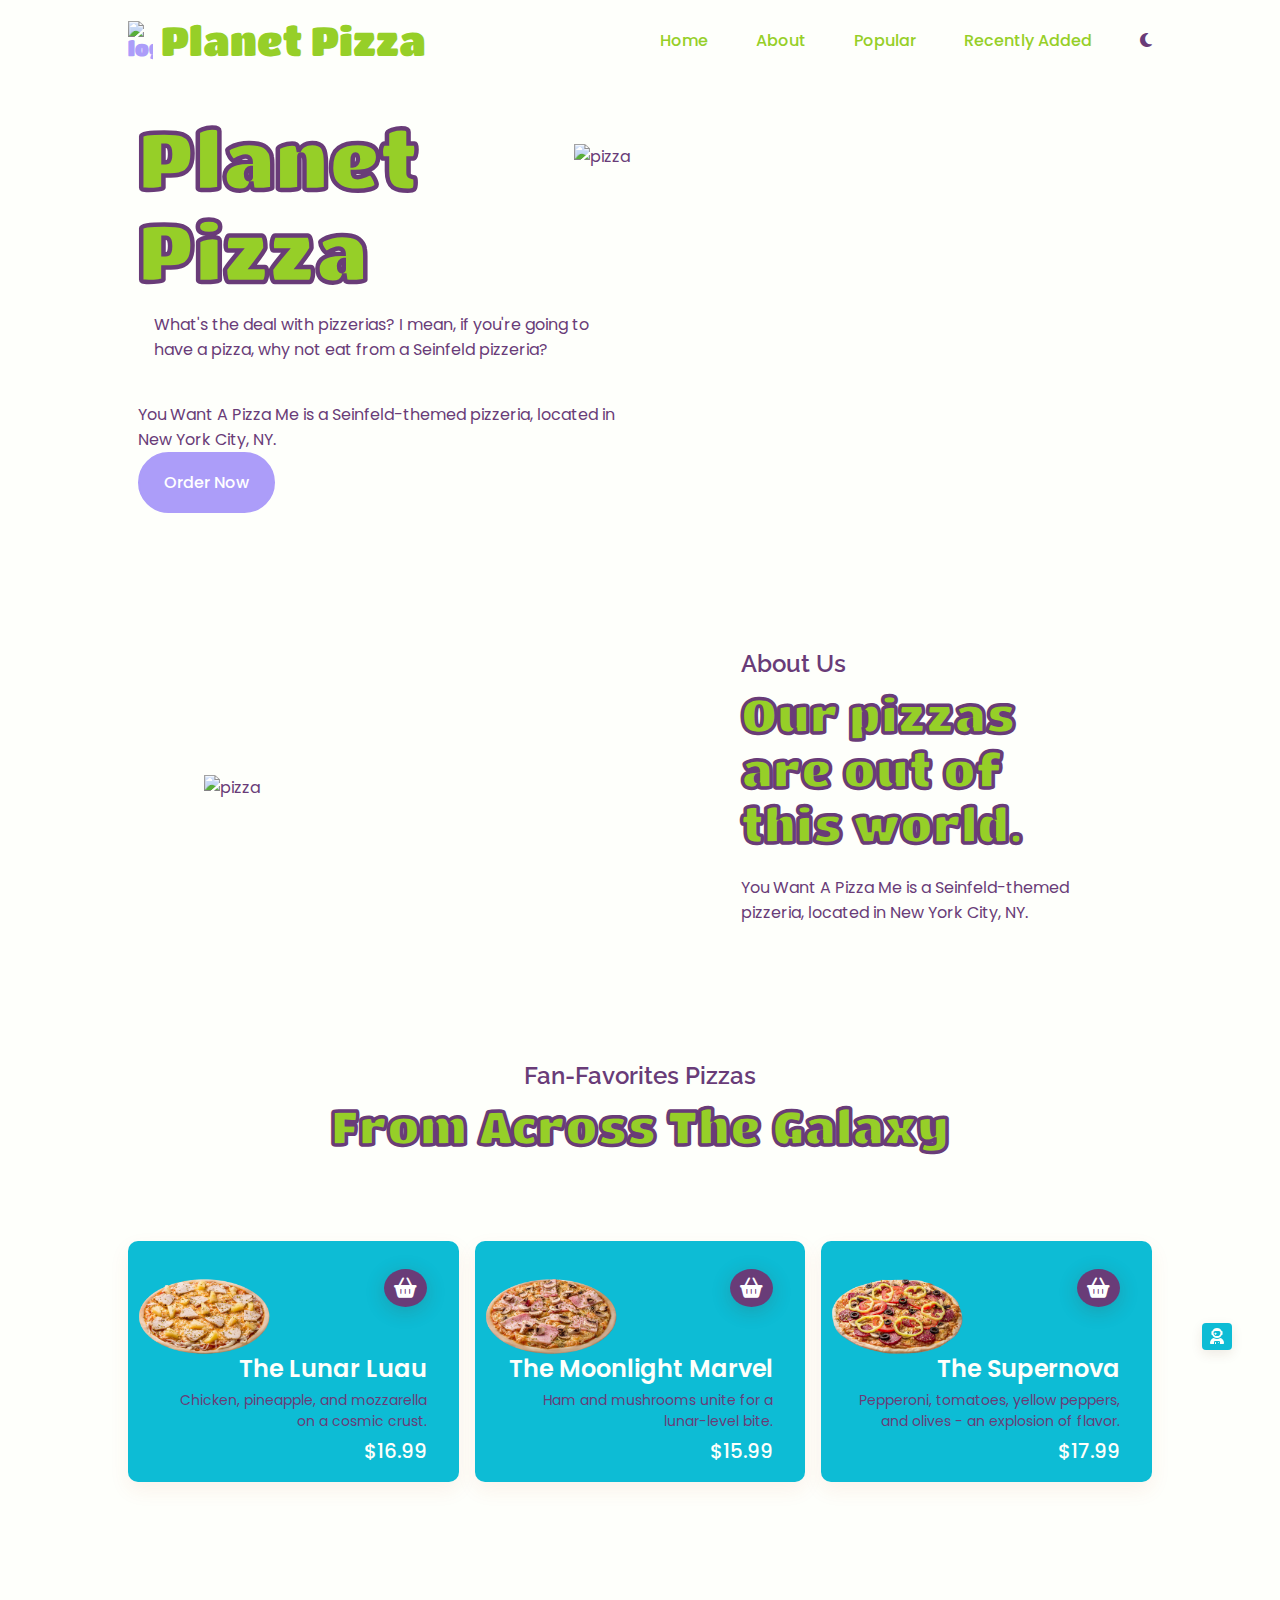
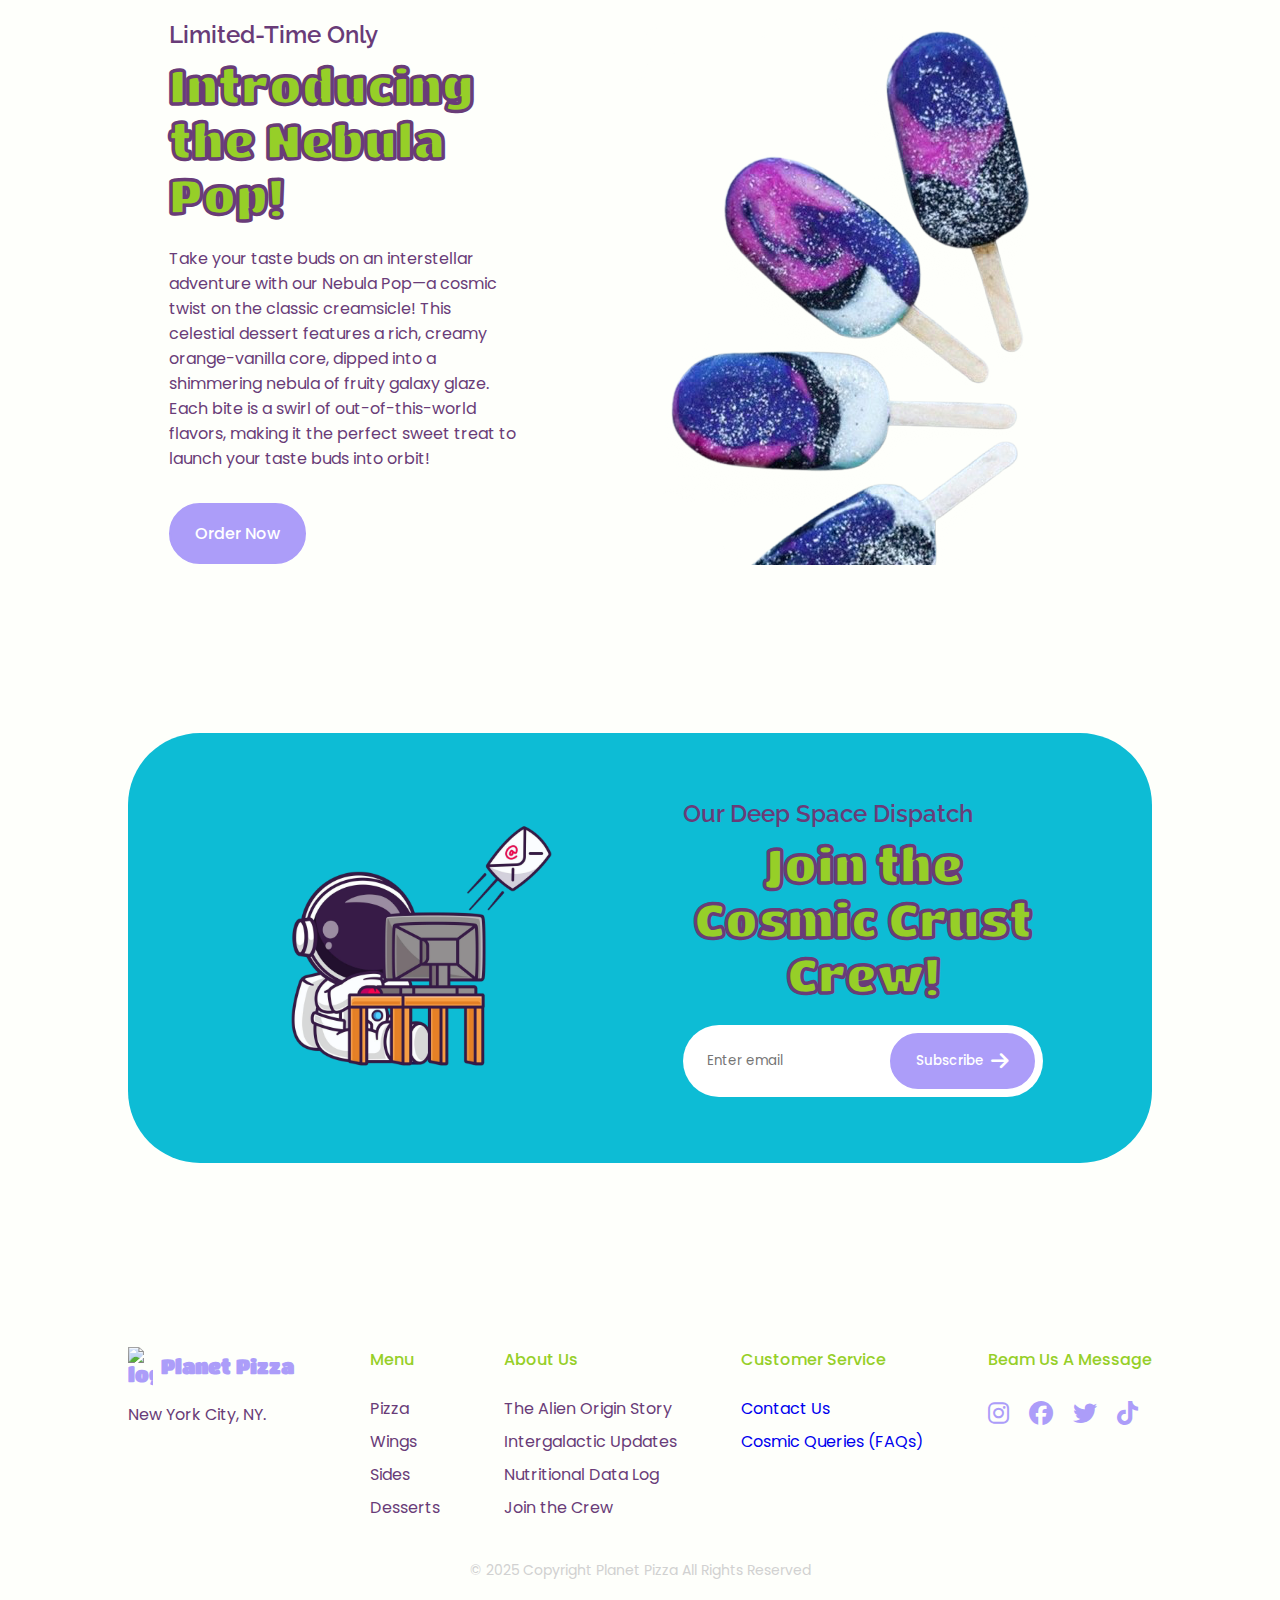
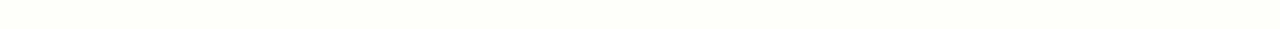
==== commit 758d66d8: "Updated popular section content and images." ====
--- a/index.html
+++ b/index.html
@@ -74,41 +74,42 @@
     </section>
     <section class="popular section" id="popular">
         <div class="popular__data">
-            <span class="section__subtitle">Popular</span>
-            <h2 class="section__title">Check Out Our Popular Pizzas</h2>
+            <span class="section__subtitle">Fan-Favorites Pizzas</span>
+            <h2 class="section__title">From Across The Galaxy</h2>
         </div>
         <div class="popular__container container grid">
             <div class="popular__card">
-                <img alt="popular image" class="popular__img" src="assets/images/popular-pizza-1.png">
+                <img alt="popular image" class="popular__img" src="assets/images/the-lunar-luau.png">
                 <div class="popular__content">
                     <a class="popular__button" href="">
                         <i class="fas fa-shopping-basket"></i>
                     </a>
-                    <h3 class="popular__name">Pepperoni Pizza</h3>
-                    <p class="popular__description">Delicious pizza with pepperoni and cheese.</p>
-                    <p class="popular__price">$15.99</p>
+                    <h3 class="popular__name">The Lunar Luau</h3>
+                    <p class="popular__description">Chicken, pineapple, and mozzarella on a cosmic crust.</p>
+                    <p class="popular__price">$16.99</p>
                 </div>
             </div>
             <div class="popular__card">
-                <img alt="popular image" class="popular__img" src="assets/images/popular-pizza-2.png">
+                <img alt="popular image" class="popular__img" src="assets/images/the-moonlight-marvel.png">
                 <div class="popular__content">
                     <a class="popular__button" href="">
                         <i class="fas fa-shopping-basket"></i>
                     </a>
-                    <h3 class="popular__name">Pepperoni Pizza</h3>
-                    <p class="popular__description">Delicious pizza with pepperoni and cheese.</p>
+                    <h3 class="popular__name">The Moonlight Marvel</h3>
+                    <p class="popular__description">Ham and mushrooms unite for a lunar-level bite.</p>
                     <p class="popular__price">$15.99</p>
                 </div>
             </div>
             <div class="popular__card">
-                <img alt="popular image" class="popular__img" src="assets/images/popular-pizza-3.png">
+                <img alt="popular image" class="popular__img" src="assets/images/the-supernova.png">
                 <div class="popular__content">
                     <a class="popular__button" href="">
                         <i class="fas fa-shopping-basket"></i>
                     </a>
-                    <h3 class="popular__name">Pepperoni Pizza</h3>
-                    <p class="popular__description">Delicious pizza with pepperoni and cheese.</p>
-                    <p class="popular__price">$15.99</p>
+                    <h3 class="popular__name">The Supernova</h3>
+                    <p class="popular__description">Pepperoni, tomatoes, yellow peppers, and olives - an explosion of
+                        flavor.</p>
+                    <p class="popular__price">$17.99</p>
                 </div>
             </div>
         </div>
@@ -116,20 +117,17 @@
     <section class="recently added section" id="recently-added">
         <div class="recently-added__container container grid">
             <div class="recently-added__data">
-                <span class="section__subtitle">Recently Added</span>
+                <span class="section__subtitle">Limited-Time Only</span>
                 <h2 class="section__title">Introducing the Nebula Pop!</h2>
                 <p class="recently-added__description">
                     Take your taste buds on an interstellar adventure with our Nebula Pop—a cosmic twist on the classic
                     creamsicle! This celestial dessert features a rich, creamy orange-vanilla core, dipped into a
                     shimmering nebula of fruity galaxy glaze. Each bite is a swirl of out-of-this-world flavors, making
                     it the perfect sweet treat to launch your taste buds into orbit!
-                    <br/>
-                    <br/>
-                    Limited-Time Only – Grab One Before It Blasts Away!
                 </p>
                 <a class="button" href="#">Order Now</a>
             </div>
-            <img alt="pizza" class="recently-added__img" src="assets/images/menu-recently-added.png">
+            <img alt="pizza" class="recently-added__img" src="assets/images/nebula-pop.png">
         </div>
     </section>
     <section class="newsletter section" id="newsletter">
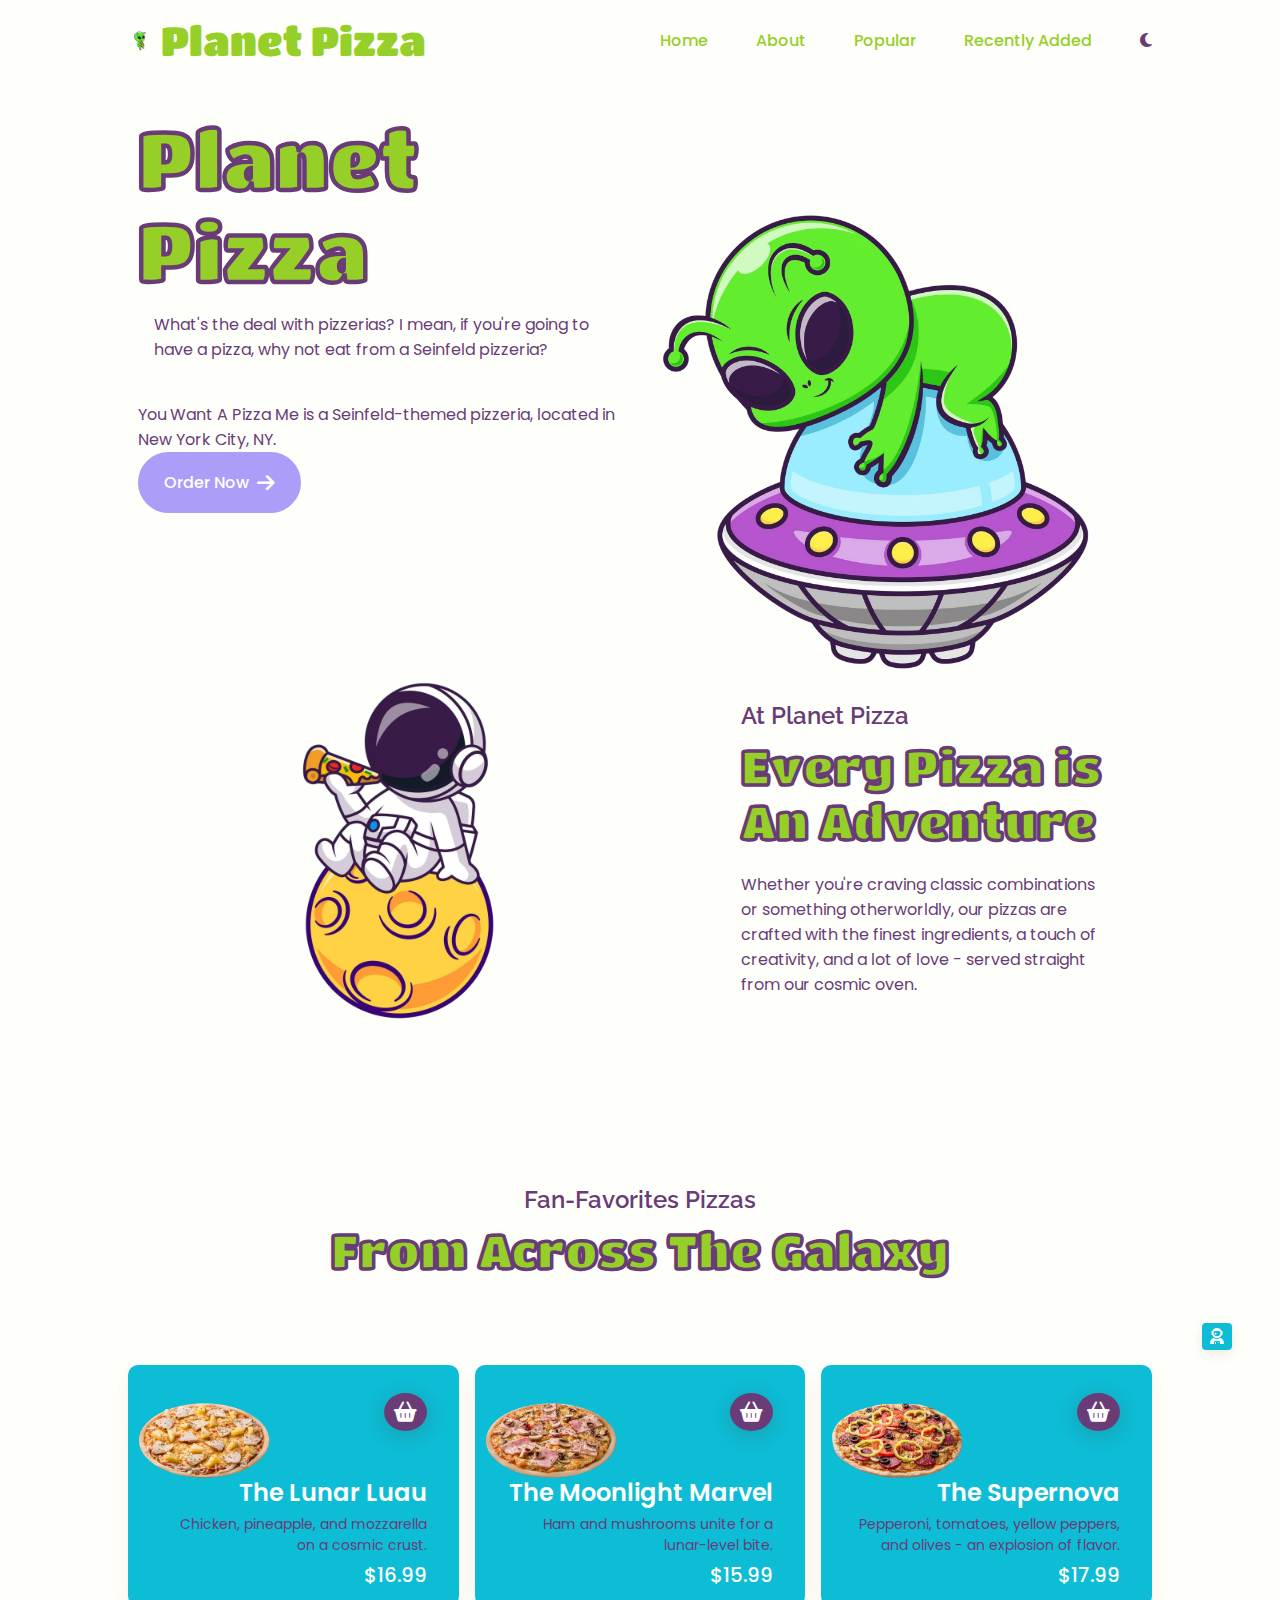
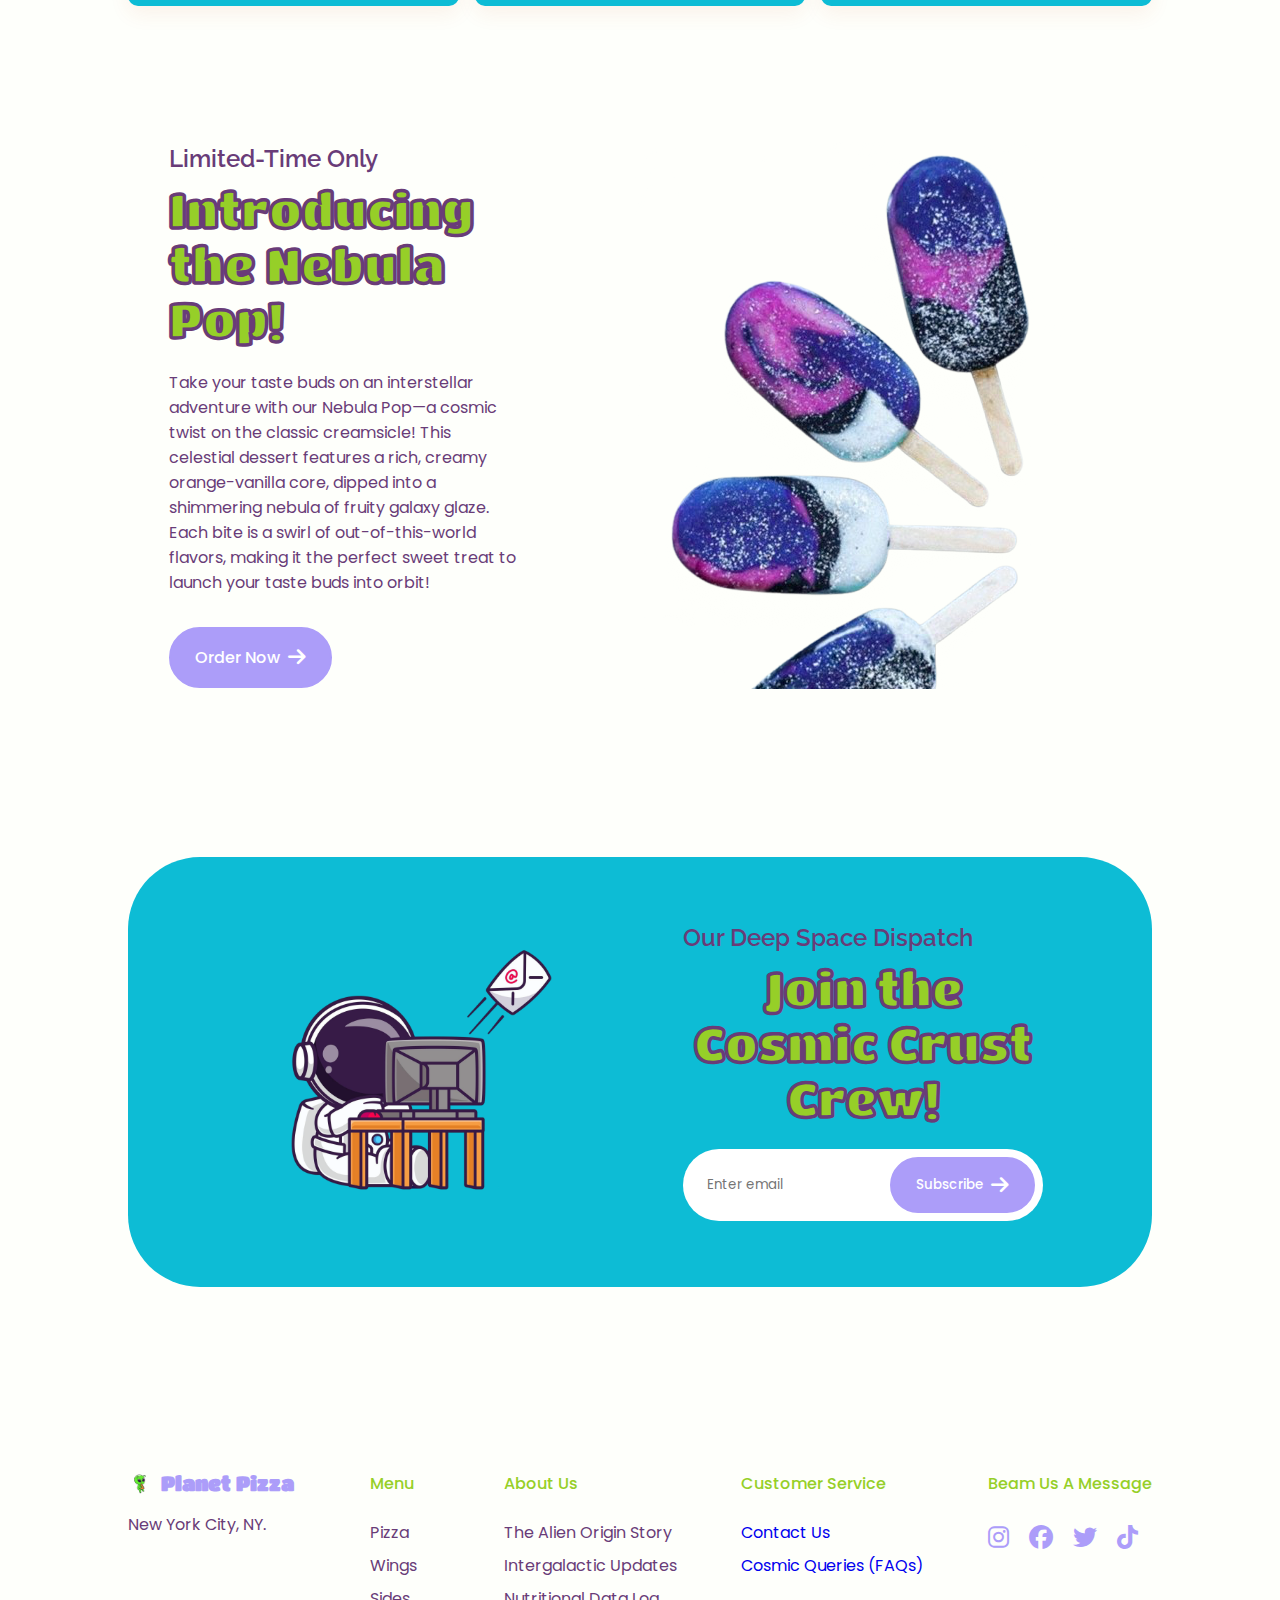
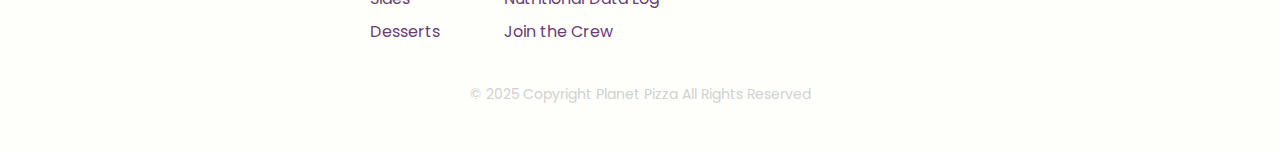
==== commit b38dfdf9: "Updated about us section. Modified images for home section and about us section. Updated logo." ====
--- a/index.html
+++ b/index.html
@@ -14,7 +14,7 @@
 <header class="header" id="header">
     <nav class="nav container">
         <a class="nav__logo" href="#">
-            <img alt="logo" src="assets/images/pizza-logo.png">
+            <img alt="logo" src="assets/images/planet-pizza-logo.png">
             <h1 class="nav__title">Planet Pizza</h1>
         </a>
         <div class="nav__menu" id="nav-menu">
@@ -48,7 +48,7 @@
 <main class="main">
     <section class="home section" id="home">
         <div class="home__container container grid">
-            <img alt="pizza" class="home__img" src="assets/images/pizza-home.png">
+            <img alt="pizza" class="home__img" src="assets/images/home-alien.png">
             <div class="home__data">
                 <h1 class="home__title">Planet Pizza</h1>
                 <p class="home__description">
@@ -56,20 +56,21 @@
                     pizzeria?
                 </p>
                 <p>You Want A Pizza Me is a Seinfeld-themed pizzeria, located in New York City, NY.</p>
-                <a class="button" href="#">Order Now</a>
+                <a class="button" href="#">Order Now <i class="fas fa-arrow-right"></i></a>
             </div>
         </div>
     </section>
     <section class="about section" id="about">
         <div class="about__container container grid">
             <div class="about__data">
-                <span class="section__subtitle">About Us</span>
-                <h2 class="section__title">Our pizzas are out of this world.</h2>
-                <p class="about__description">
-                    You Want A Pizza Me is a Seinfeld-themed pizzeria, located in New York City, NY.
-                </p>
-            </div>
-            <img alt="pizza" class="about__img" src="assets/images/pizza-logo.png">
+                <span class="section__subtitle">At Planet Pizza</span>
+                <h2 class="section__title">Every Pizza is An Adventure</h2>
+                <p class="about__description">Whether you're
+                    craving classic combinations or something otherworldly, our pizzas are crafted with the finest
+                    ingredients, a touch of creativity, and a lot of love - served straight from our cosmic
+                    oven.</p>
+            </div>
+            <img alt="pizza" class="about__img" src="assets/images/about-us-astronaut.png">
         </div>
     </section>
     <section class="popular section" id="popular">
@@ -125,7 +126,7 @@
                     shimmering nebula of fruity galaxy glaze. Each bite is a swirl of out-of-this-world flavors, making
                     it the perfect sweet treat to launch your taste buds into orbit!
                 </p>
-                <a class="button" href="#">Order Now</a>
+                <a class="button" href="#">Order Now <i class="fas fa-arrow-right"></i></a>
             </div>
             <img alt="pizza" class="recently-added__img" src="assets/images/nebula-pop.png">
         </div>
@@ -147,7 +148,7 @@
 <footer class="footer">
     <div class="footer__container container grid">
         <div>
-            <a class="footer__logo" href="#"><img alt="logo" src="assets/images/pizza-logo.png"> Planet Pizza</a>
+            <a class="footer__logo" href="#"><img alt="logo" src="assets/images/planet-pizza-logo.png"> Planet Pizza</a>
             <p class="footer__description">
                 New York City, NY.
             </p>
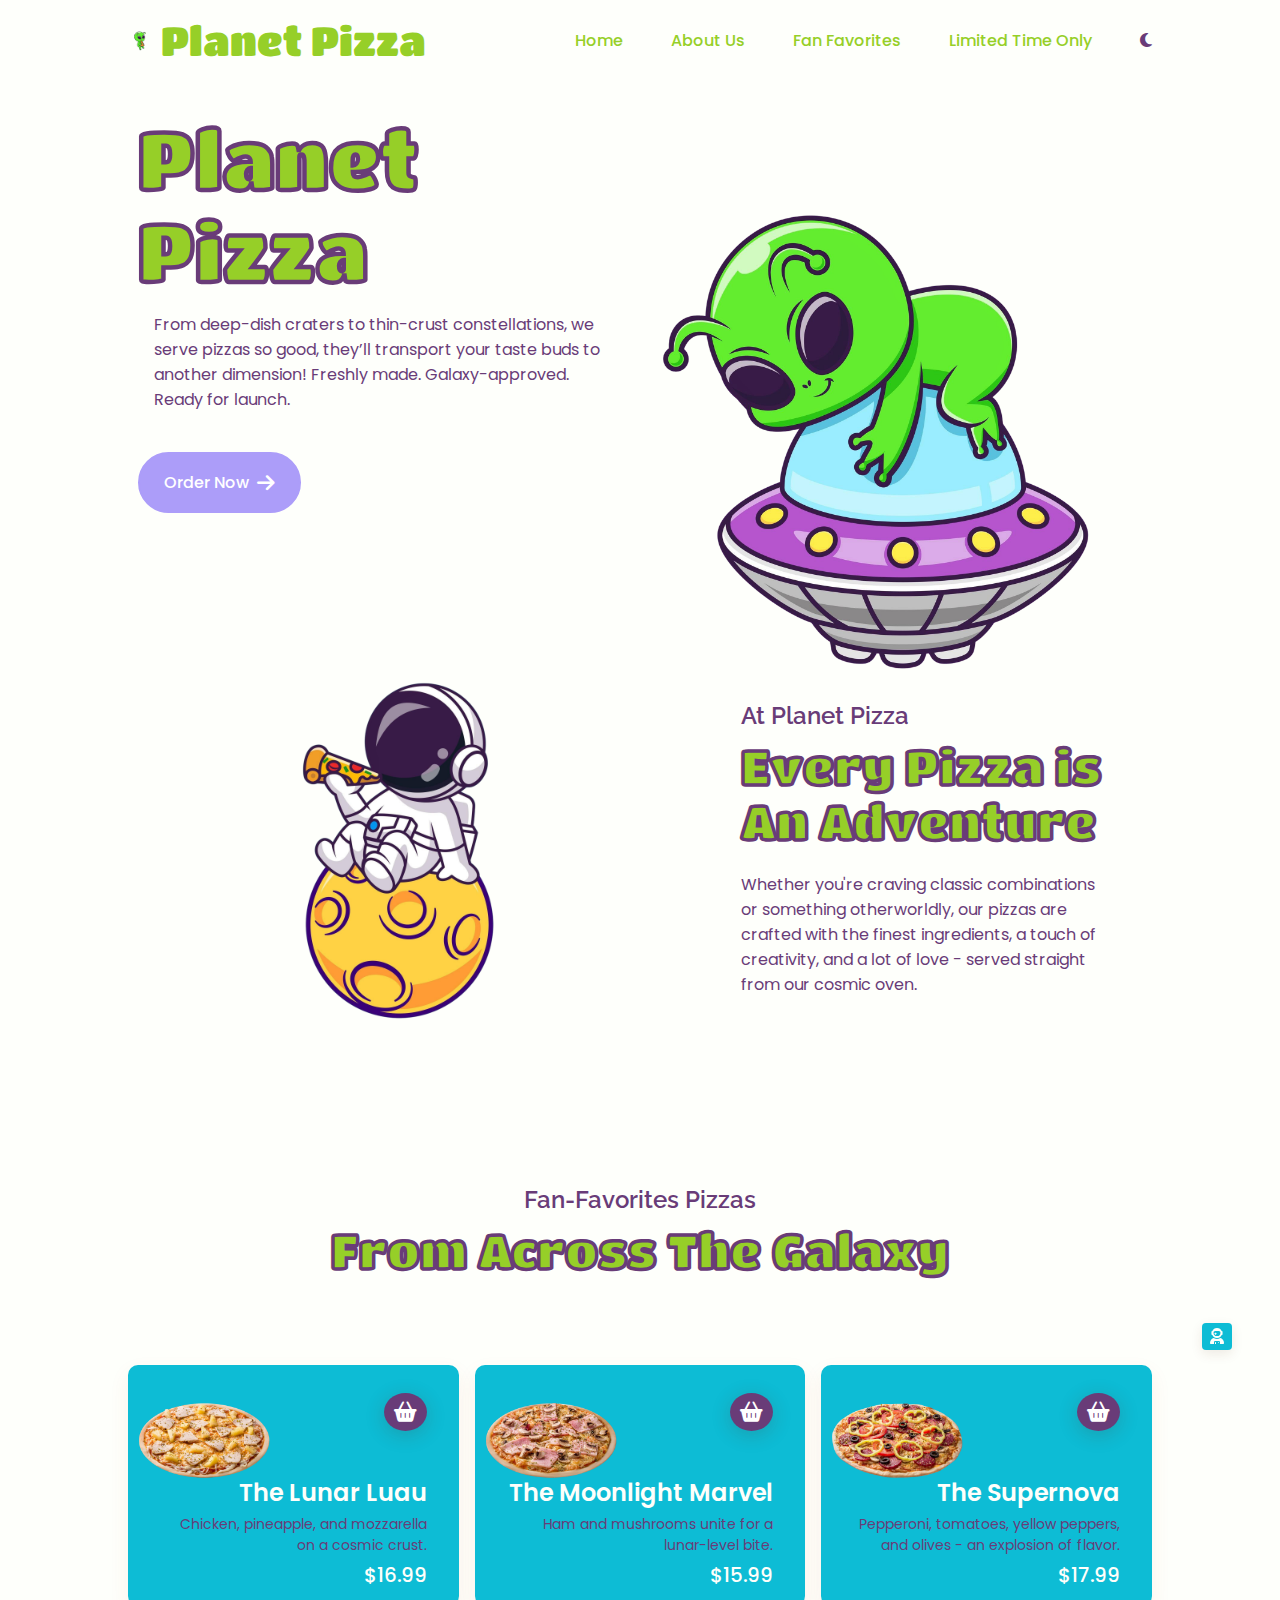
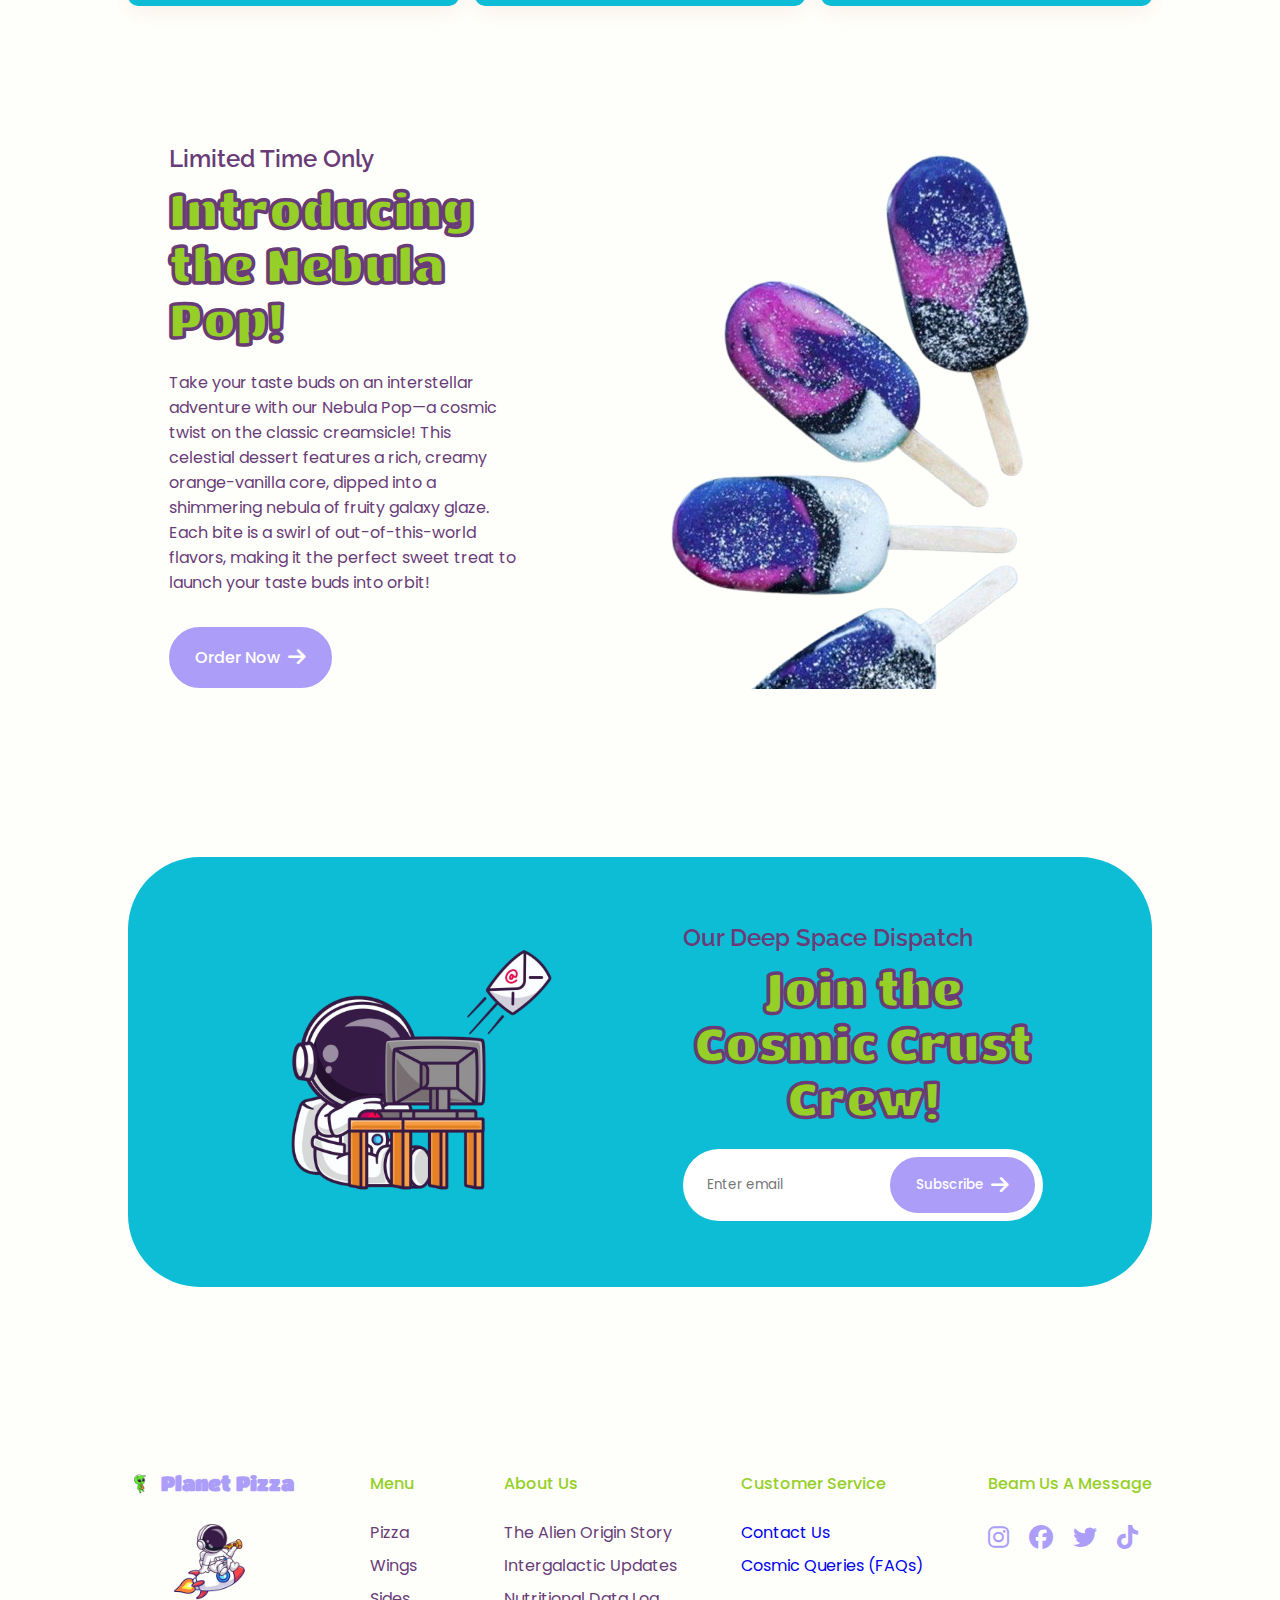
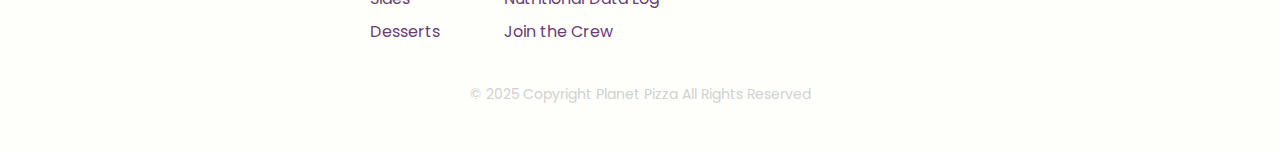
==== commit 46259734: "Deleted previous version. Removed unused photos and fints. Updated footer." ====
--- a/index.html
+++ b/index.html
@@ -23,13 +23,13 @@
                     <a class="nav__link" href="#home">Home</a>
                 </li>
                 <li class="nav__item">
-                    <a class="nav__link" href="#about">About</a>
-                </li>
-                <li class="nav__item">
-                    <a class="nav__link" href="#popular">Popular</a>
-                </li>
-                <li class="nav__item">
-                    <a class="nav__link" href="#recently-added">Recently Added</a>
+                    <a class="nav__link" href="#about">About Us</a>
+                </li>
+                <li class="nav__item">
+                    <a class="nav__link" href="#popular">Fan Favorites</a>
+                </li>
+                <li class="nav__item">
+                    <a class="nav__link" href="#recently-added">Limited Time Only</a>
                 </li>
             </ul>
             <div class="nav__close" id="nav-close">
@@ -52,10 +52,9 @@
             <div class="home__data">
                 <h1 class="home__title">Planet Pizza</h1>
                 <p class="home__description">
-                    What's the deal with pizzerias? I mean, if you're going to have a pizza, why not eat from a Seinfeld
-                    pizzeria?
+                    From deep-dish craters to thin-crust constellations, we serve pizzas so good, they’ll
+                    transport your taste buds to another dimension! Freshly made. Galaxy-approved. Ready for launch.
                 </p>
-                <p>You Want A Pizza Me is a Seinfeld-themed pizzeria, located in New York City, NY.</p>
                 <a class="button" href="#">Order Now <i class="fas fa-arrow-right"></i></a>
             </div>
         </div>
@@ -118,7 +117,7 @@
     <section class="recently added section" id="recently-added">
         <div class="recently-added__container container grid">
             <div class="recently-added__data">
-                <span class="section__subtitle">Limited-Time Only</span>
+                <span class="section__subtitle">Limited Time Only</span>
                 <h2 class="section__title">Introducing the Nebula Pop!</h2>
                 <p class="recently-added__description">
                     Take your taste buds on an interstellar adventure with our Nebula Pop—a cosmic twist on the classic
@@ -149,9 +148,7 @@
     <div class="footer__container container grid">
         <div>
             <a class="footer__logo" href="#"><img alt="logo" src="assets/images/planet-pizza-logo.png"> Planet Pizza</a>
-            <p class="footer__description">
-                New York City, NY.
-            </p>
+            <p class="footer__description"><img alt="logo" src="assets/images/footer-astronaut.png"></p>
         </div>
 
         <div class="footer__content">
--- a/styles.css
+++ b/styles.css
@@ -1,19 +1,4 @@
 @import url("https://fonts.googleapis.com/css2?family=Raleway:ital,wght@0,100..900;1,100..900&display=swap&family=Poppins:wght@400;500;600;700&family=Titan+One&display=swap");
-
-@font-face {
-    font-family: "Fenice Std Regular";
-    src: url("assets/fonts/FeniceStd-Regular.otf");
-}
-
-@font-face {
-    font-family: "Fenice Std Bold";
-    src: url("assets/fonts/FeniceStd-Bold.otf");
-}
-
-@font-face {
-    font-family: "Fenice Std Oblique";
-    src: url("assets/fonts/FeniceStd-Oblique.otf");
-}
 
 :root {
     --header-height: 3.5rem;
@@ -623,7 +608,7 @@
 
 @media screen and (min-width: 768px) {
     .newsletter__img {
-        width: 250px;
+        width: 200px;
         position: absolute;
         top: -2rem;
         left: -1rem;
@@ -728,6 +713,14 @@
 
 .footer__logo {
     margin-bottom: 1rem;
+}
+
+.footer__description {
+    text-align: center;
+
+    img {
+        height: 100px;
+    }
 }
 
 .footer__description, .footer__link, .footer__information {
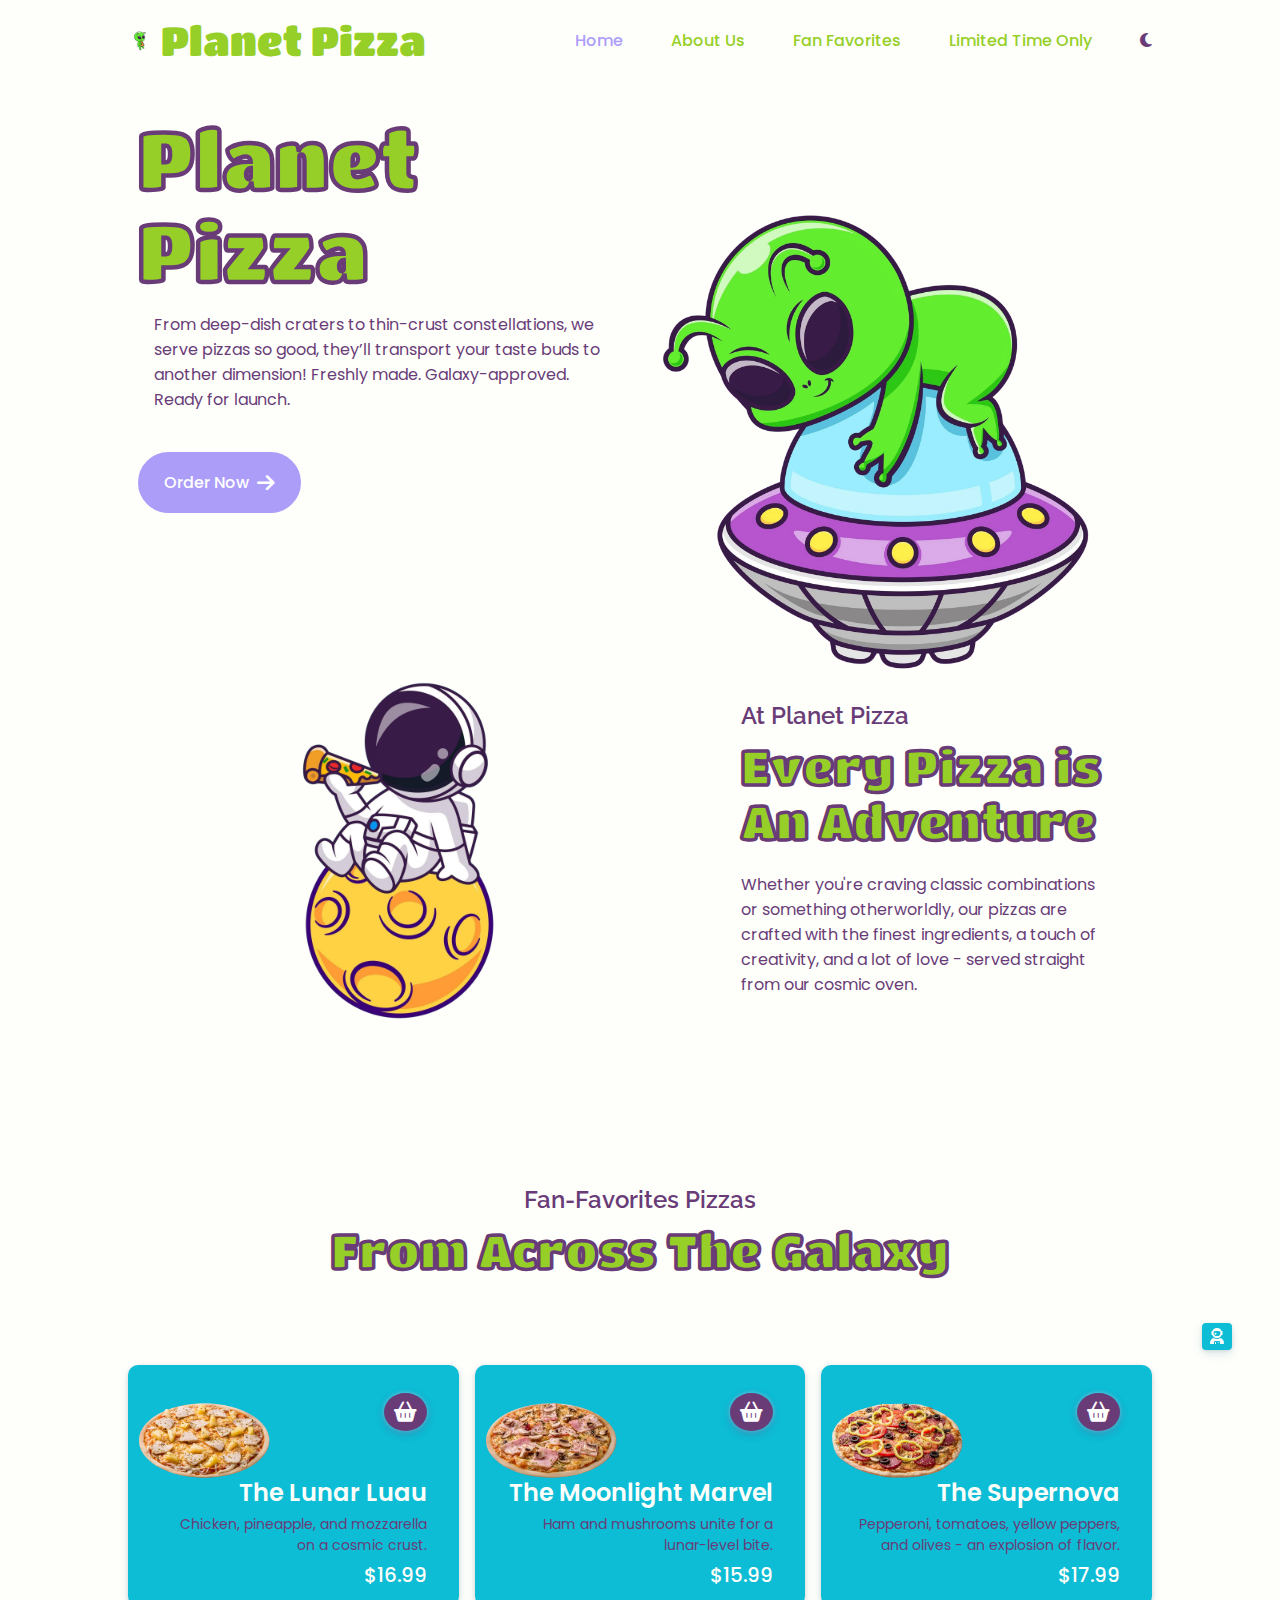
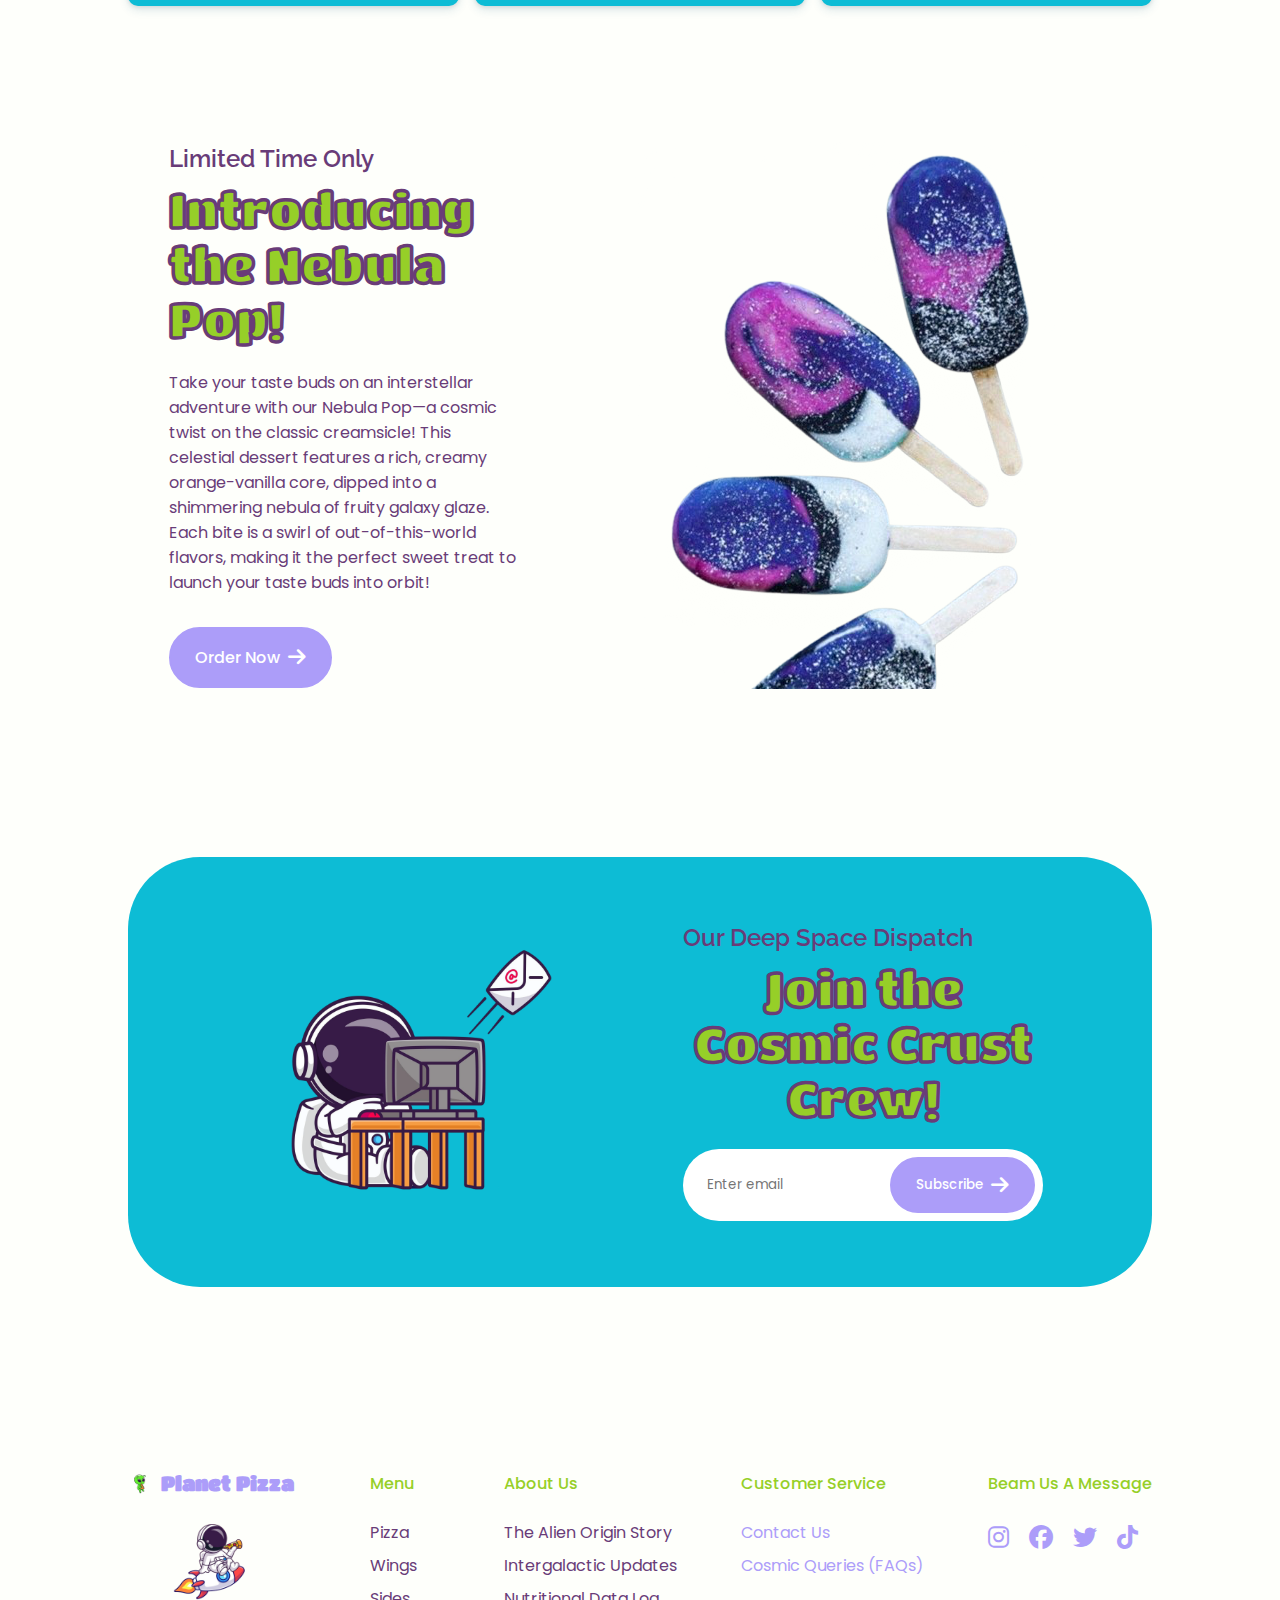
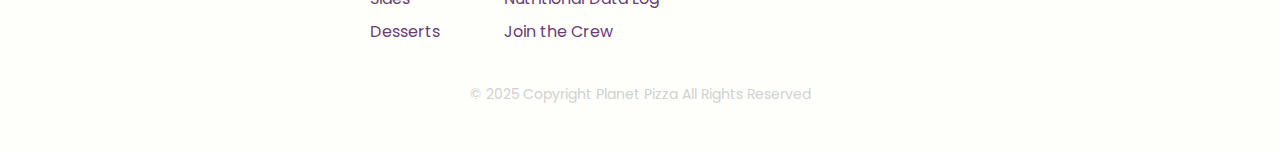
==== commit b32d0527: "Added active link functionality." ====
--- a/index.html
+++ b/index.html
@@ -20,7 +20,7 @@
         <div class="nav__menu" id="nav-menu">
             <ul class="nav__list">
                 <li class="nav__item">
-                    <a class="nav__link" href="#home">Home</a>
+                    <a class="nav__link active-link" href="#home">Home</a>
                 </li>
                 <li class="nav__item">
                     <a class="nav__link" href="#about">About Us</a>
--- a/styles.css
+++ b/styles.css
@@ -10,6 +10,8 @@
     --eastern-blue: #0dbcd5;
     --white-smoke: #fefffb;
     --light-gray: #d1d1d1;
+    --space: #1a1a1a;
+    --stardust: #8a8889;
 
     --primary-color: var(--perfume);
     --primary-color-alt: var(--affair);
@@ -75,6 +77,7 @@
 
 a {
     text-decoration: none;
+    color: var(--primary-color);
 }
 
 img {
@@ -96,6 +99,21 @@
     transform: rotate(245deg);
 }
 
+body.dark-theme {
+    --primary-color: var(--elm);
+    --primary-color-alt: var(--affair);
+    --title-color: var(--perfume);
+    --text-color: var(--light-gray);
+    --text-color-light: var(--white-smoke);
+    --body-color: var(--space);
+    --container-color: var(--stardust);
+    --accent-color: var(--atlantis);
+}
+
+.dark-theme .bg-header, .dark-theme .popular__card, .dark-theme .scrollup {
+    box-shadow: 0 4px 15px rgba(172, 157, 249, 0.3), 0 0 8px rgba(105, 60, 120, 0.5);
+}
+
 .container {
     max-width: 1024px;
     margin-inline: 1.5rem;
@@ -145,6 +163,10 @@
 @media screen and (max-width: 340px) {
     .home__title, .section__title {
         font-size: 2rem;
+    }
+
+    .section___title {
+        margin: 0 1.5rem 1.5rem;
     }
 }
 
@@ -247,9 +269,13 @@
         left: 0;
         background-color: var(--body-color);
         width: 100%;
-        box-shadow: 0 8px 20px hsla(26, 50%, 15%, 0.2);
+        box-shadow: 0 4px 12px rgba(172, 157, 249, 0.2), 0 1px 5px rgba(0, 0, 0, 0.1);
         padding-block: 3.5rem;
         transition: top .4s;
+    }
+
+    .dark-theme .nav__menu {
+        box-shadow: 0 4px 15px rgba(172, 157, 249, 0.3), 0 0 8px rgba(105, 60, 120, 0.5);
     }
 }
 
@@ -308,7 +334,7 @@
 }
 
 .bg-header {
-    box-shadow: 0 2px 8px hsla(26, 50%, 15%, 0.2);
+    box-shadow: 0 4px 12px rgba(172, 157, 249, 0.2), 0 1px 5px rgba(0, 0, 0, 0.1);
 }
 
 .active-link {
@@ -470,7 +496,7 @@
     position: relative;
     background-color: var(--container-color);
     padding: 2rem 2rem 1rem;
-    box-shadow: 0 8px 20px hsla(19, 64%, 48%, 0.08);
+    box-shadow: 0 4px 10px rgba(35, 99, 131, 0.15), 0 1px 4px rgba(0, 0, 0, 0.1);
     border-radius: 10px;
     cursor: pointer;
     transition: background-color 0.4s;
@@ -513,7 +539,7 @@
     border-radius: 50%;
     color: #FFFFFF;
     font-size: 1.25rem;
-    box-shadow: 0 4px 20px hsla(19, 64%, 20%, 0.2);
+    box-shadow: 0 3px 8px rgba(105, 60, 120, 0.3), 0 0 4px rgba(236, 233, 255, 0.5);
     transition: background 0.3s;
 }
 
@@ -819,7 +845,7 @@
     right: 1rem;
     bottom: -50%;
     background-color: var(--container-color);
-    box-shadow: 0 4px 12px hsla(19, 64%, 24%, 0.1);
+    box-shadow: 0 4px 10px rgba(35, 99, 131, 0.15), 0 1px 4px rgba(0, 0, 0, 0.1);
     display: inline-flex;
     padding: 0.35rem 0.5rem;
     border-radius: 0.25rem;
